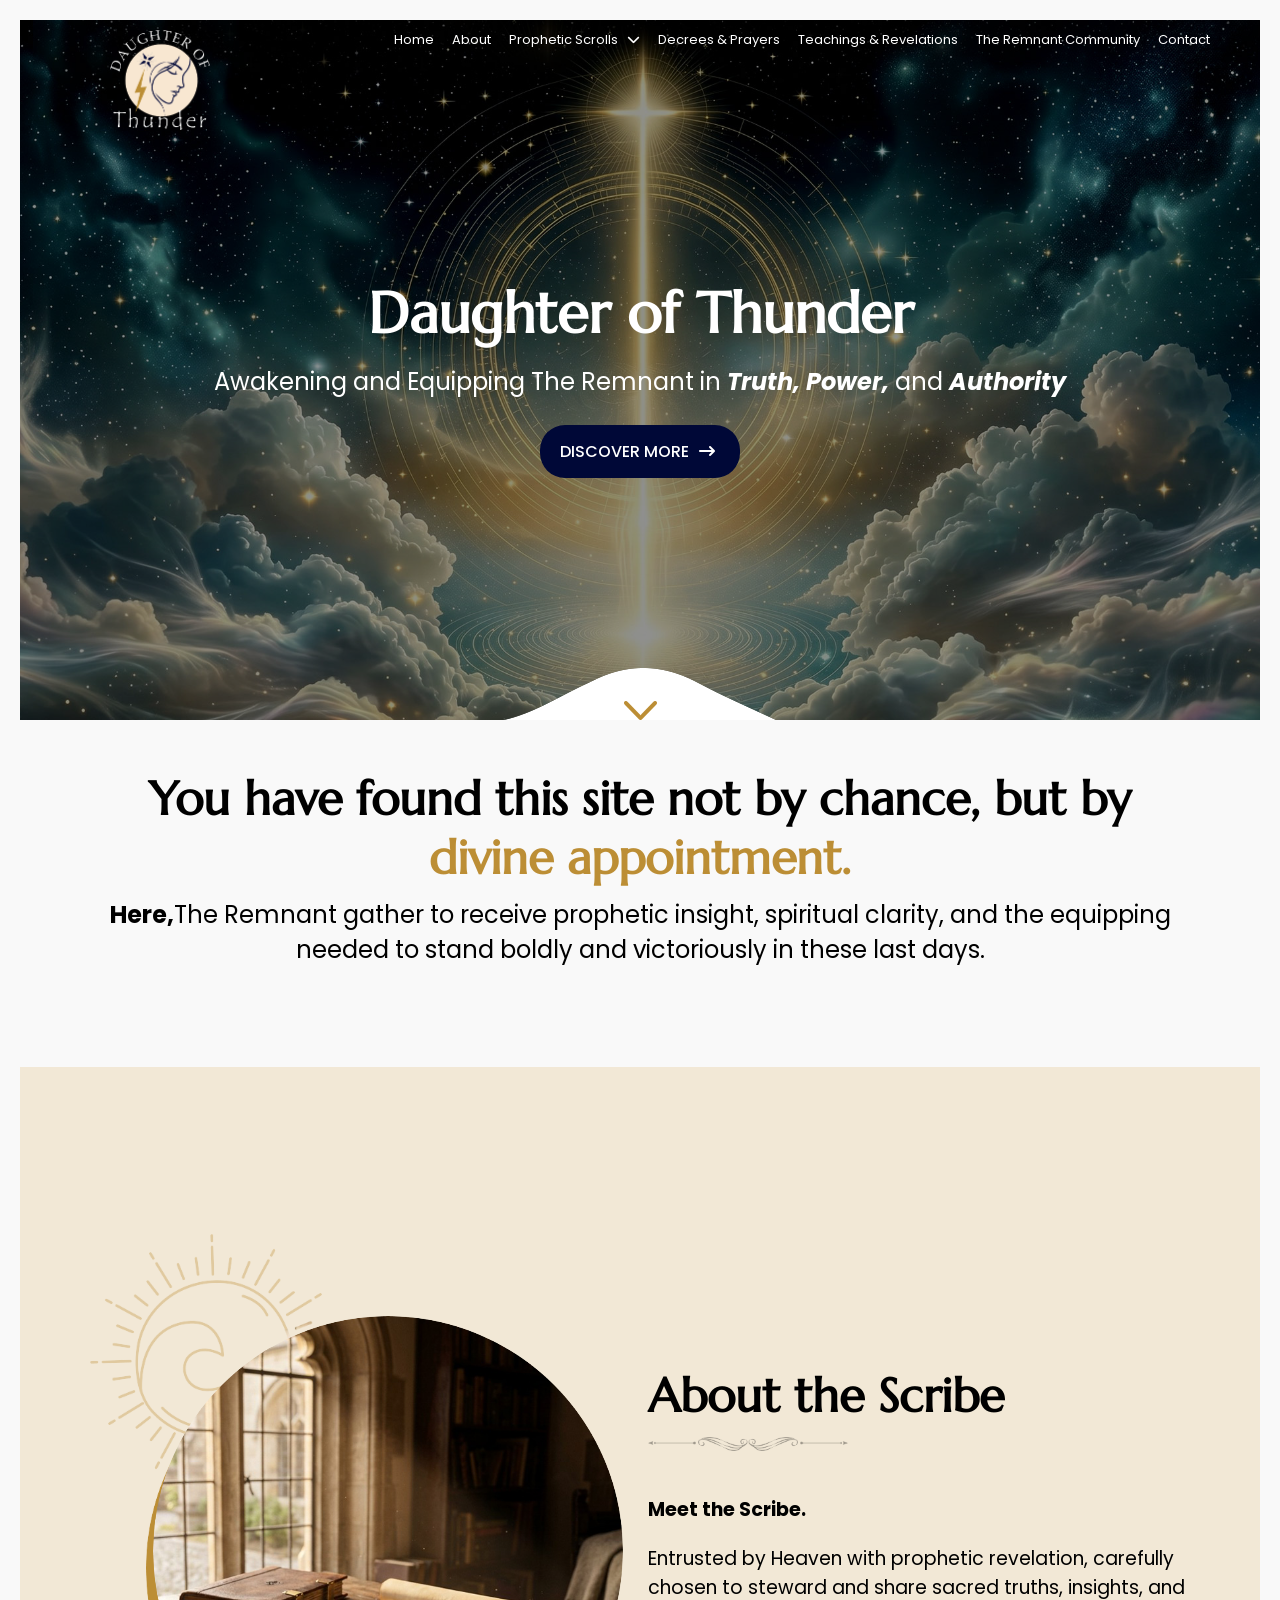
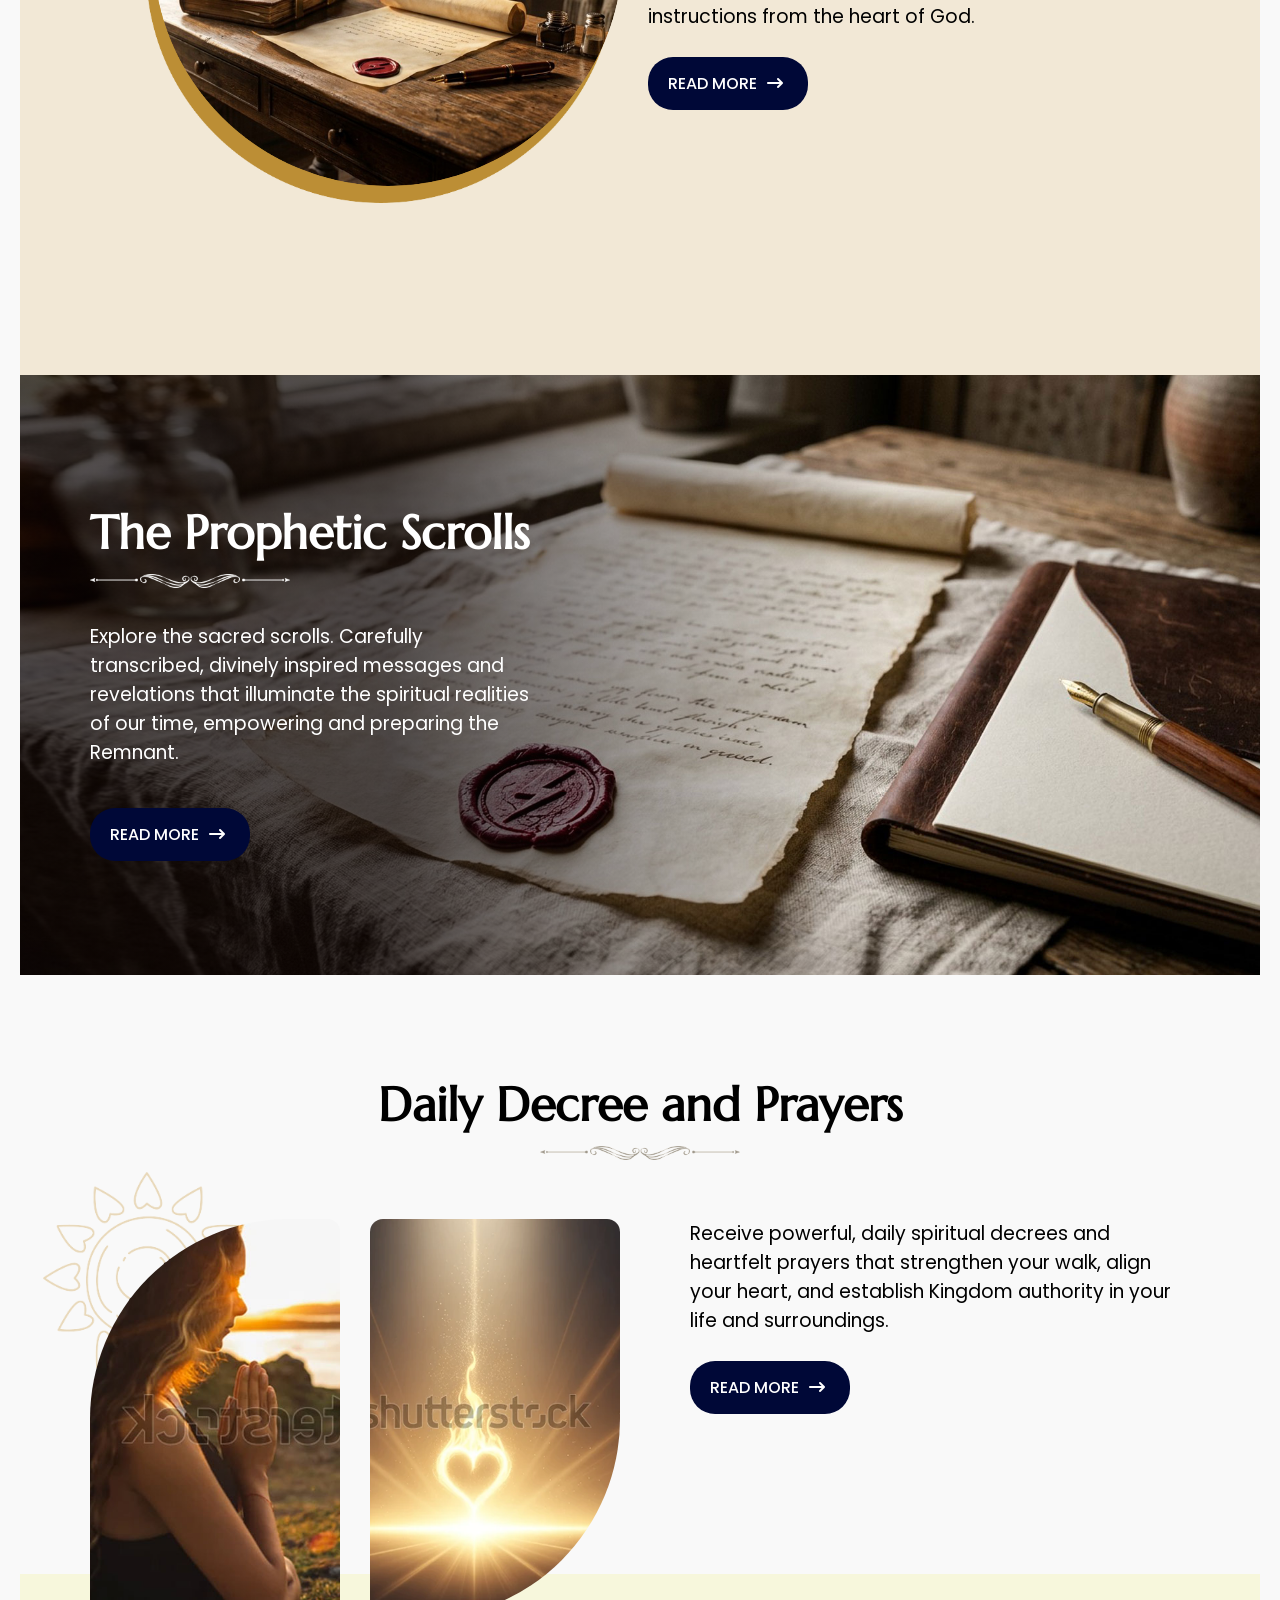
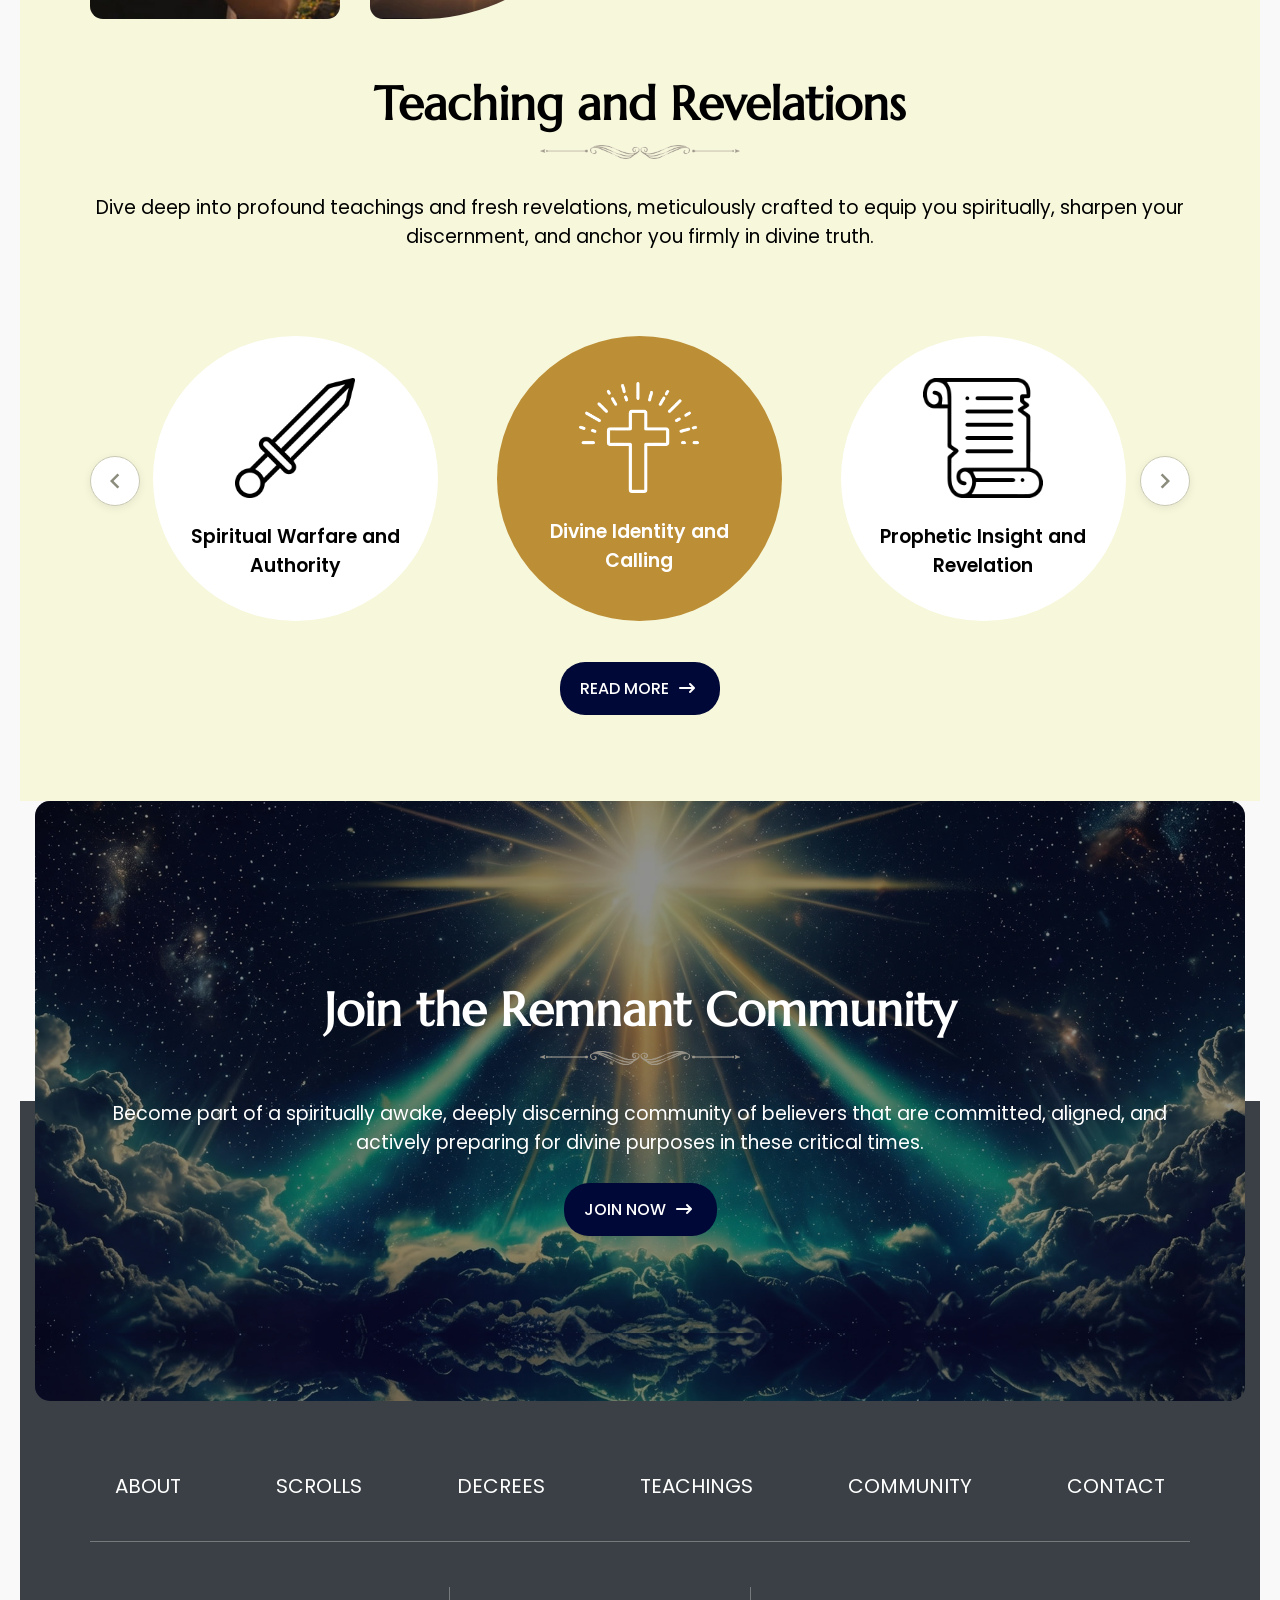
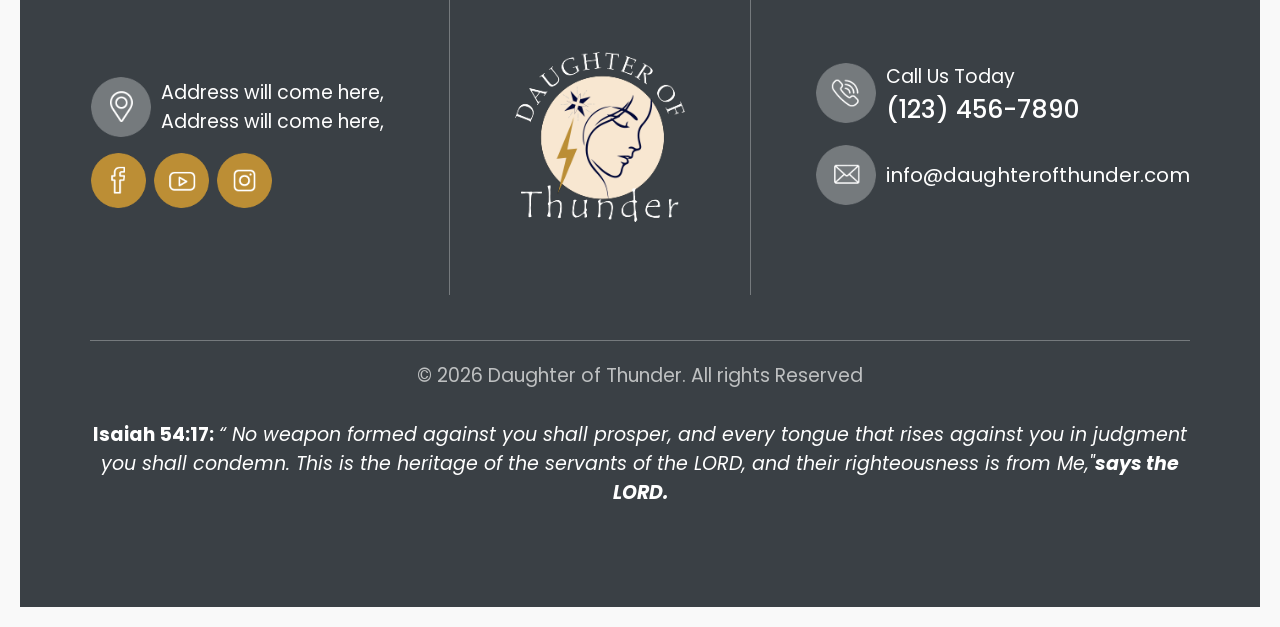
==== index.html @ 1f17c608 "Add files via upload" ====
<!DOCTYPE html>
<html lang="en">

<head>
    <meta charset="UTF-8">
    <meta name="viewport" content="width=device-width, initial-scale=1.0">
    <title>Document</title>
    <link rel="icon" type="image/png" sizes="16*16" href="image/logo-title.png">
    <!--<link rel="icon" type="image/svg+xml" sizes="squre" href="image/logo-title.png">Use this if icon is .svg-->
    <link rel="stylesheet" href="css/style.css">
    <link rel="stylesheet" href="css/responsive.css">
    <link rel="stylesheet" href="https://cdnjs.cloudflare.com/ajax/libs/font-awesome/6.7.2/css/all.min.css">
    <script src="js/script.js" defer></script>
    <script src="js/component.js" defer></script>
</head>

<body>

    <!-------------------------------------------------- Header ----------------------------------------------->

    <site-header></site-header>
    <!-- <div class="mobile">
                <nav>
                    <ul>
                    <li><a href="index.html">Home</a></li>
                    <li><a href="about.html">About</a></li>
                    <li><a href="">Prophetic Scrolls</a>
                    <ul class="extra">
                        <a href="">Proohetic Scrolls</a>
                        <a href="">Scroll Archives</a>
                    </ul>
                    </li>
                    <li><a href="">Decrees & Prayers</a></li>
                    <li><a href="">Teachings & Revelations</a></li>
                    <li><a href="">The Remnant Community</a></li>
                    <li><a href="">Contact</a></li>
                    </ul>
                </nav>
            </div>  -->

    <!-------------------------------------------------- Header ----------------------------------------------->


    <!----------------------------------------------- Daughtter ----------------------------------------------->

    <section id="daughter" class="daug-hter">
        <div class="contener">

            <h1>Daughter of Thunder</h1>
            <div class="pra">
                <p>Awakening and Equipping The Remnant in <b><i>Truth, Power,</i></b> and <b><i>Authority</i></b></p>
                <div class="btn">
                    <a href="#">DISCOVER MORE</a>
                </div>
                <div class="img-button">
                    <a href="#about"><img src="image/aero.png" href="" alt="aero"></a>
                </div>
            </div>
        </div>
    </section>

    <!----------------------------------------------- Daughtter ----------------------------------------------->


    <!---------------------------------------------- Appointment ---------------------------------------------->

    <section id="appointment" class="appoint-ment">

        <div class="contener">

            <h2>You have found this site not by chance, but by <b>divine appointment.</b></h2>
            <p><b>Here,</b>The Remnant gather to receive prophetic insight, spiritual clarity, and the equipping needed
                to stand boldly and victoriously in these last days.</p>
        </div>
    </section>

    <!---------------------------------------------- Appointment ---------------------------------------------->


    <!------------------------------------------------- About ------------------------------------------------->

    <section id="about" class="ab-out">
        <div class="contener">
            <div class="circle">
                <img src="image/about-png.png" alt="png">
                <img src="image/about-circle.png" alt="bg-circle">
                <img src="image/about-ikg.png" alt="circle-img">
            </div>
            <div class="text">
                <div class="haed">
                    <h2>About the Scribe</h2>
                    <div>
                        <img src="image/Untitled-1.png" alt="Not-IMP" class="img-common">
                    </div>
                </div>
                <div class="pra">
                    <p><b>Meet the Scribe. </b></p>
                    <p>Entrusted by Heaven with prophetic revelation, carefully chosen to steward and share sacred
                        truths, insights, and instructions from the heart of God.</p>
                    <div class="btn">
                        <a href="#">READ MORE</a>
                    </div>
                </div>
            </div>
        </div>
    </section>

    <!------------------------------------------------- About ------------------------------------------------->


    <!----------------------------------------------- Prophetic ----------------------------------------------->

    <section id="prophetic" class="pro-phetic">
        <div class="contener">
            <div>
                <h2>The Prophetic Scrolls</h2>
                <div>
                    <img src="image/Untitled-1.png" alt="Not-IMP" class="img-common">
                </div>
            </div>
            <p>Explore the sacred scrolls. Carefully transcribed,
                divinely inspired messages and revelations that
                illuminate the spiritual realities of our time,
                empowering and preparing the Remnant.</p>
            <div class="btn">
                <a href="#">READ MORE</a>
            </div>
        </div>
    </section>
    <!----------------------------------------------- Prophetic ----------------------------------------------->


    <!------------------------------------------------- Daily ------------------------------------------------->
    <section id="daily" class="da-ily">
        <div class="contener">
            <div class="header">
                <h2>Daily Decree and Prayers</h2>
                <div>
                    <img src="image/Untitled-1.png" alt="Not-IMP" class="img-common">
                </div>
            </div>
            <div class="content">
                <div class="image">
                    <img src="image/similer.png" alt="Not-IMP" class="similer">
                    <figure>
                        <img src="image/Daily.jpg" alt="image">
                        <img src="image/Daily-1.png" alt="image">
                    </figure>
                </div>
                <div class="text">
                    <p>Receive powerful, daily spiritual decrees and
                        heartfelt prayers that strengthen your walk, align your heart, and establish Kingdom authority
                        in your life and surroundings.</p>
                    <div class="btn">
                        <a href="#">READ MORE</a>
                    </div>
                </div>
            </div>
        </div>
    </section>

    <!------------------------------------------------- Daily ------------------------------------------------->


    <!------------------------------------------------ Teching ------------------------------------------------>

    <section id="teching" class="te-ching">
        <div class="rev-slider-box">
            <!-- Left Navigation Arrow -->
            <button class="rev-arrow rev-prev" aria-label="Previous slide" id="revPrevBtn">
                <svg viewBox="0 0 24 24">
                    <path d="M15.41 7.41L14 6l-6 6 6 6 1.41-1.41L10.83 12z" />
                </svg>
            </button>

            <div class="contener">
                <div class="text">
                    <div>
                        <h2>Teaching and Revelations</h2>
                        <figure>
                            <img src="image/Untitled-1.png" alt="Not-IMP" class="img-common">
                        </figure>
                    </div>
                    <p>Dive deep into profound teachings and fresh revelations, meticulously crafted to equip you
                        spiritually, sharpen your discernment, and anchor you firmly in divine truth.</p>
                </div>

                <div class="slider-wrapper">
                    <div class="slider" id="revTrack">
                        <div class="rev-item">
                            <div class="circle">
                                <figure><img src="image/sward.png" alt="icon"></figure>
                                <p>Spiritual Warfare and Authority</p>
                            </div>
                        </div>
                        <div class="rev-item">
                            <div class="circle">
                                <figure><img src="image/cross.png" alt="icon"></figure>
                                <p>Divine Identity and Calling</p>
                            </div>
                        </div>
                        <div class="rev-item">
                            <div class="circle">
                                <figure><img src="image/map.png" alt="icon"></figure>
                                <p>Prophetic Insight and Revelation</p>
                            </div>
                        </div>
                    </div>
                </div>
                <div class="btn">
                    <a href="#">READ MORE</a>
                </div>
            </div>

            <!-- Right Navigation Arrow -->
            <button class="rev-arrow rev-next" aria-label="Next slide" id="revNextBtn">
                <svg viewBox="0 0 24 24">
                    <path d="M10 6L8.59 7.41 13.17 12l-4.58 4.59L10 18l6-6z" />
                </svg>
            </button>
        </div>
    </section>

    <!------------------------------------------------ Teching ------------------------------------------------>


    <!-------------------------------------------------- Join ------------------------------------------------->

    <section id="join" class="jo-in">
        <div id="bg-image">
            <div class="contener">
                <div class="header">
                    <h2>Join the Remnant Community</h2>
                    <figure>
                        <img src="image/Untitled-1.png" alt="Not-IMP" class="img-common">
                    </figure>
                </div>
                <div>
                    <p>Become part of a spiritually awake, deeply discerning community of believers that are committed,
                        aligned, and actively preparing for divine purposes in these critical times.</p>
                    <div class="btn">
                        <a href="#">JOIN NOW</a>
                    </div>
                </div>
            </div>
        </div>
    </section>

    <!-------------------------------------------------- Join ------------------------------------------------->


    <!------------------------------------------------ Footer ------------------------------------------------>

    <site-footer></site-footer>

    <!------------------------------------------------ Footer ------------------------------------------------>

</body>

</html>
---- css/style.css ----
@import url('https://fonts.googleapis.com/css2?family=Marcellus&display=swap');
@import url('https://fonts.googleapis.com/css2?family=Poppins:ital,wght@0,100;0,200;0,300;0,400;0,500;0,600;0,700;0,800;0,900;1,100;1,200;1,300;1,400;1,500;1,600;1,700;1,800;1,900&display=swap');

* {
    padding: 0px;
    margin: 0px;
    box-sizing: border-box;
}

html,
body {
    overflow-x: clip;
}

:root {
    --rev-wh-color: #fff;
    --rev-bl-color: #000;
    --rev-a-bg: #000837;
    --rev-bg-sec-2: #f2e8d6;
    --rev-bg-sec-4: #f7f7dc;
    --rev-foo-ter: #3a4045;
    --text-color-y: #bc8e35;
    --text-color-p: #181818;
    --bg-color-tech: #f7f7dc;
    --bg-arrow-hover: #f8e7d1;
    --color-bt-foter: #bec0c1;
    --color-ft-border: #757a7d;
    --fontawesome-family6: "Font Awesome 6 Free";
    --heading-font-mar: "Marcellus", serif;
    --p-font-poppins: "Poppins", sans-serif
}

h1,
h2,
h3,
h4,
h5,
h6 {

    font-family: var(--heading-font-mar);
}

h1 {
    font-size: 57px;
}

h2 {
    font-size: 47px;
}

p {
    font-family: var(--p-font-poppins);
    font-size: 19px;
}

img {
    width: 100%;
}

.contener {
    width: 100%;
    max-width: 1100px;
    justify-content: center;
    align-items: center;
}

a {
    text-decoration: none;
    font-family: var(--p-font-poppins);
    color: var(--rev-wh-color);
    font-size: 20px;
}

li {
    list-style: none;
}

.btn {
    margin-top: 40px;
}

.btn a {
    background-color: var(--rev-a-bg);
    color: var(--rev-wh-color);
    padding: 15px 20px;
    border-radius: 25px;
    font-family: var(--p-font-poppins);
    font-size: 16px;
    font-weight: 500;
}

.btn a::after {
    content: "\f178";
    font-weight: 800;
    font-family: var(--fontawesome-family6);
    padding: 15px 5px 15px 10px;
}

.img-common {
    padding-top: 12px;
    max-width: 200px;
}

/* -------------------------------------------------- Header ----------------------------------------------- */
.nav-bar {
    display: flex;
    justify-content: center;
    background-color: transparent;

    width: 100%;
    padding: 10px 15px;
    flex-wrap: wrap;
    position: absolute;
    z-index: 100;
}

.nav-bar .contener {
    display: flex;
    justify-content: space-between;
    align-items: flex-start;
}

.nav-bar .contener div:first-child img {
    max-width: 100px;
}

.nav-bar .moniter nav ul:first-child {
    display: flex;
    column-gap: 18px;

}

.nav-bar .moniter nav ul li a {
    font-size: 13px;
}

.nav-bar nav ul li:nth-child(3)::after {
    content: "\f078";
    font-weight: 900;
    padding-left: 5px;
    font-family: "Font Awesome 6 Free";
    font-size: 13px;
    color: var(--rev-wh-color);
    cursor: pointer;
}

.nav-bar nav ul li:nth-child(3) {
    position: relative;
}

.nav-bar nav .extra {
    display: none;
}

.nav-bar nav ul li:nth-child(3):hover .extra {
    position: absolute;
    width: 200px;
    top: 30px;
    row-gap: 1px;
    left: -12px;
    display: flex;
    flex-direction: column;
}

.nav-bar nav .extra a {
    padding: 12px 25px;
    color: var(--rev-bl-color);
    background-color: var(--rev-wh-color);
}

.nav-bar .mobile {
    display: none;
}

.nav-bar .mobile nav ul li {
    padding: 20px 15px;
    border-bottom: 1px solid var(--rev-wh-color);
}

.nav-bar .mobile nav li:nth-child(3):hover .extra {
    max-width: 250px;
    top: 72px;
    left: 12px;
}

.nav-bar .mobile nav .extra a {
    padding: 12px 15px;
}

.nav-bar nav ul li a:hover {
    color: var(--text-color-y);
}

/* -------------------------------------------------- Header ----------------------------------------------- */





/* ------------------------------------------------- Footer ------------------------------------------------ */

#footer {
    display: flex;
    justify-content: center;
    background-color: var(--rev-foo-ter);
    color: var(--rev-wh-color);
    padding: 350px 15px 100px;
    margin-top: -300px;
}

#footer .contener {
    display: flex;
    flex-direction: column;
    row-gap: 20px;
}

#footer .anker ul {
    display: flex;
    flex-wrap: wrap;
    justify-content: center;
    column-gap: 95px;
    padding: 20px 0px;


}

#footer .anker ul li:hover a {
    color: var(--text-color-y);
}

#footer .content {
    display: flex;
    justify-content: center;
    align-items: center;
    width: 100%;
    column-gap: 20px;
    border-top: 1px solid var(--color-ft-border);
    border-bottom: 1px solid var(--color-ft-border);
}

#footer .first .location {
    display: flex;
    align-items: center;
    column-gap: 10px;
    margin: 10px 0px 16px;

}

#footer .first .location img {
    max-width: 60px;
}

#footer .first .media {
    display: flex;
    column-gap: 8px;
}

#footer .first .media img {
    max-width: 55px;
}

#footer .middle {
    margin: 45px;
    padding: 65px;
    border-left: 1px solid var(--color-ft-border);
    border-right: 1px solid var(--color-ft-border);
}

#footer .middle img {
    max-width: 170px;
}

#footer .last img {
    max-width: 60px;

}

#footer .last .fst,
#footer .last .lst {
    display: flex;
    align-items: center;
    column-gap: 10px;
    margin-bottom: 16px;
}

#footer .last .fst a {
    font-weight: 500;
    font-size: 25px;
}

#footer .last .lst a {
    word-wrap: anywhere;
}

#footer .bottom {
    text-align: center;
}

#footer .bottom p:first-child {
    margin-bottom: 30px;
}

#footer .bottom p:first-child {
    color: var(--color-bt-foter);
}

/* ------------------------------------------------- Footer ------------------------------------------------ */






/* -------------------------------------------------- Home -------------------------------------------------- */
/* ---------------------------------------------- Daughtter ---------------------------------------------- */

#daughter {
    background-image: url('../image/top-img.jpg');
}

.daug-hter {
    display: flex;
    justify-content: center;

    background-size: cover;
    background-position: center top;
    width: 100%;
    object-fit: cover;
    height: 95vh;
    position: relative;


}

.daug-hter::after {
    content: "";
    position: absolute;

    top: 0;
    left: 0;
    width: 100%;
    height: 100%;
    background-color: rgba(0, 0, 0, 44%);
}

.daug-hter .contener {
    color: var(--rev-wh-color);
    display: flex;
    flex-direction: column;
    text-align: center;
    row-gap: 15px;
    padding: 0px 15px;
    position: relative;
    z-index: 1;
}

.daug-hter .contener .pra {
    display: flex;
    flex-direction: column;
    align-items: center;
}

.daug-hter .contener p {
    font-size: 24px;
}

.daug-hter .img-button {
    line-height: 0;
    position: absolute;
    bottom: 0;
    z-index: 99;

}

/* ---------------------------------------------- Daughtter ---------------------------------------------- */

/* -------------------------------------------- Appointment ---------------------------------------------- */

.appoint-ment {
    display: flex;
    flex-direction: column;
    justify-content: center;
    align-items: center;
    position: relative;
    width: 100%;
    margin-top: -51px;
}

.appoint-ment .contener {
    display: flex;
    flex-direction: column;
    text-align: center;
    padding: 100px 15px;
    row-gap: 10px;

}

.appoint-ment .contener h2 b {
    color: var(--text-color-y);
}

.appoint-ment .contener p {
    font-size: 24px;
}



/* --------------------------------------------- Appointment ----------------------------------------------- */


/* ------------------------------------------------ About -------------------------------------------------- */

.ab-out {
    display: flex;
    justify-content: center;
    width: 100%;
    padding: 100px 15px 80px;
    background-color: var(--rev-bg-sec-2);
    position: relative;
}

.ab-out .contener {
    display: flex;
    column-gap: 15px;
}

.ab-out .contener .circle {
    width: 50%;
    position: relative;
}

.ab-out .contener .circle img {
    max-width: 470px;
}

.ab-out .contener .circle img:first-child {
    max-width: 250px;
    position: relative;
    top: 67px;
}

.ab-out .contener .circle img:nth-child(2) {
    position: relative;
    top: -88px;
    left: 56px;
}

.ab-out .contener .circle img:last-child {
    position: absolute;
    left: 63px;
    top: 149px;
        border-radius: 50%;
    aspect-ratio: 1 / 1;

}

.ab-out .contener .text {
    width: 50%;
    display: flex;
    flex-direction: column;
    row-gap: 40px;
}

.ab-out .contener .text p:first-child {
    margin-bottom: 20px;
}


/* ------------------------------------------------ About -------------------------------------------------- */


/* ---------------------------------------------- Prophetic ------------------------------------------------ */

#prophetic {
    background-image: url('../image/prophetic.jpg');
}

.pro-phetic {
    display: flex;
    justify-content: center;
    padding: 100px 15px;
    height: 85vh;
    width: 100%;

    background-size: cover;
    background-position: center;
    position: relative;
    z-index: 55;
}

#prophetic::before {
    content: " ";
    background-color: #090202;
    background: linear-gradient(90deg, rgba(9, 2, 2, 0.7) 30%, rgb(254, 255, 253, 0) 70%);
    background-position: left;
    position: absolute;
    top: 0;
    left: 0;
    width: 100%;
    height: 100%;

}

.pro-phetic .contener {
    display: flex;
    flex-direction: column;
    align-items: flex-start;
    row-gap: 15px;
    color: var(--rev-wh-color);
    position: relative;
    z-index: 55;

}

.pro-phetic .contener img {
    filter: brightness(0) invert(1);
}

.pro-phetic .contener p {
    margin-top: 15px;
    width: 440px;
}

/* ---------------------------------------------- Prophetic ------------------------------------------------ */


/* ------------------------------------------------- Daily ------------------------------------------------- */

.da-ily {
    display: flex;
    justify-content: center;
    padding: 100px 15px;
}

.da-ily .contener {
    text-align: center;
}


.da-ily .content {
    display: flex;
    width: 100%;
    padding-top: 55px;
    column-gap: 100px;
}

.da-ily .image {
    width: 50%;
    position: relative;

}

.da-ily .image .similer {
    max-width: 210px;
    position: absolute;
    top: -47px;
    left: -47px;

}

.da-ily figure {
    width: 50%;
    height: auto;
    min-height: 400px;
    display: flex;
    column-gap: 30px;
    position: relative;
}

.da-ily .image figure img:first-child {
    object-position: 26% center;
    border-radius: 200px 13px 13px;
    object-fit: cover;
}

.da-ily .image figure img:last-child {
    object-position: 65% center;
    border-radius: 13px 13px 200px;
    object-fit: cover;
}

.da-ily .text {
    width: 50%;
    text-align: left;
}


/* ------------------------------------------------- Daily ------------------------------------------------- */



/* ----------------------------------------------- Teching ------------------------------------------------- */

.te-ching {
    display: flex;
    justify-content: center;
    align-items: center;
    background-color: var(--bg-color-tech);
    padding: 100px 15px;
    margin-top: -145px;
}

.te-ching .contener {
    display: flex;
    flex-direction: column;
    row-gap: 45px;
    width: 100%;
}

.te-ching .text {
    text-align: center;
}

.te-ching .text p {
    padding-top: 30px;
}

/* Wrapper to clip overflow properly for infinite loop */
.slider-wrapper {
    width: 100%;
    max-width: 1010px;
    overflow: hidden;
    position: relative;
}

.te-ching .slider {
    display: flex;
    column-gap: 24px;
    width: max-content;
    will-change: transform;
}

/* Slider Container Component */
.rev-slider-box {
    position: relative;
    display: flex;
    align-items: center;
    justify-content: center;
    cursor: grab;
    user-select: none;
}

.rev-slider-box.rev-is-grabbing {
    cursor: grabbing;
}

.rev-arrow {
    position: absolute;
    top: 65%;
    transform: translateY(-50%);
    width: 50px;
    height: 50px;
    border: 1px solid #c9c9b3;
    border-radius: 50%;
    cursor: pointer;
    display: flex;
    justify-content: center;
    align-items: center;
    box-shadow: 0 2px 8px rgba(0, 0, 0, 0.08);
    z-index: 10;
    background-color: var(--rev-wh-color);
    transition: background-color 0.2s ease;
}

.rev-arrow:hover {
    background-color: var(--bg-arrow-hover);
}

.rev-arrow svg {
    width: 30px;
    height: 30px;
    fill: #8c8c7d;
}

.rev-arrow.rev-prev {
    left: 0px;
}

.rev-arrow.rev-next {
    right: 0px;
}

.rev-item {
    position: relative;
    text-align: center;
    margin-top: 40px;
    width: 320px;
    flex-shrink: 0;
    box-sizing: border-box;
}

.rev-item * {
    pointer-events: none;
}

.te-ching .circle {
    text-align: center;
    display: flex;
    flex-direction: column;
    justify-content: center;
    align-items: center;
    background-color: var(--rev-wh-color);
    border-radius: 50%;
    width: 100%;
    max-width: 285px;
    padding: 30px;
    aspect-ratio: 1/1;
    margin: 0 auto;
    transition: background-color 0.4s ease, color 0.4s ease;
}

.te-ching .circle:hover {
    background-color: var(--text-color-y);
    color: var(--rev-wh-color);
}

/* Active Center Highlight Style (matches your design image) */
.te-ching .rev-item.rev-center-active .circle {
    background-color: var(--text-color-y);
    color: var(--rev-wh-color);
}

.te-ching .circle img {
    max-width: 120px;
    margin-bottom: 20px;
    transition: filter 0.4s ease;
}

.te-ching .circle p {
    font-weight: 600;
}

.te-ching .circle:hover img,
.te-ching .rev-item.rev-center-active .circle img {
    filter: brightness(0) invert(1);
}

.te-ching .btn {
    margin-top: 10px;
}

/* ----------------------------------------------- Teching ------------------------------------------------- */


/* -------------------------------------------------- Join ------------------------------------------------- */

#jion {
    background-color: var(--bg-color-tech);
}

.jo-in {
    display: flex;
    justify-content: center;
    padding: 0px 15px;
}

#bg-image {
    display: flex;
    justify-content: center;
    background-image: url('../image/join.jpg');
    background-size: cover;
    background-position: bottom center;
    height: 90vh;
    width: 100%;
    position: relative;

    border-radius: 15px;
}

#bg-image::before {
    content: "";
    position: absolute;
    top: 0;
    left: 0;
    width: 100%;
    height: 100%;
    background-color: rgba(0, 0, 0, 44%);
    border-radius: 15px;
}

.jo-in .contener {
    padding: 20px 15px;
    display: flex;
    flex-direction: column;
    row-gap: 30px;
    text-align: center;
    color: var(--rev-wh-color);
    position: relative;
    z-index: 5;
}

/* -------------------------------------------------- Join ------------------------------------------------- */



/* -------------------------------------------------- Home -------------------------------------------------- */



/* ----------------------------------------------- About-Us ------------------------------------------------ */
/* ------------------------------------------------ Scribe ----------------------------------------------- */

#about-us {
    background-image: url('../image/top-img.jpg');
}

/* ------------------------------------------------ Scribe ----------------------------------------------- */


/* ------------------------------------------------ Divine ----------------------------------------------- */
#divine {
    background-color: var(--rev-wh-color);
}

/* ------------------------------------------------ Divine ----------------------------------------------- */


/* ----------------------------------------------- Journey ---------------------------------------------- */
.jour-ney {
    display: flex;
    justify-content: center;
    align-items: center;
    padding: 100px 15px;
    background-color: var(--rev-bg-sec-2);
}

.jour-ney .contener {
    display: flex;
    flex-direction: column;
    row-gap: 25px;
}

.jour-ney .contener div:first-child div {
    text-align: center;
}

.jour-ney .contener .text {
    display: flex;
    align-items: center;
    column-gap: 20px;
}

.jour-ney .contener .text p {
    width: 50%;
}

.jour-ney .contener .text div {
    width: 50%;
    border-radius: 0px 200px;
}

.jour-ney .contener .text div img {
    border-radius: 5px 200px;
}

/* ----------------------------------------------- Journey ---------------------------------------------- */


/* --------------------------------------------- Stewardship --------------------------------------------- */

#stewardship {
    background-image: url('../image/scrolls.jpg');
    padding: 80px 15px 130px;
    z-index: 99;
    position: relative;
}

#stewardship::before {
    content: " ";
    background-color: #000000;
    background: linear-gradient(0deg, rgba(255, 255, 255, 0) 20%, rgba(0, 0, 0, 0.7) 60%);
    background-position: top;
    position: absolute;
    top: 0;
    left: 0;
    width: 100%;
    height: 100%;

}

#stewardship .contener {
    text-align: center;
    align-items: center;
    justify-content: flex-start;
}

#stewardship .contener p {
    width: 100%;
}

/* --------------------------------------------- Stewardship --------------------------------------------- */


/* ----------------------------------------------- Mission ----------------------------------------------- */

#mission {
    background-color: var(--rev-wh-color);
}

/* ----------------------------------------------- Mission ----------------------------------------------- */


/* ----------------------------------------------- May-you ----------------------------------------------- */

#bg-1-image {
    display: flex;
    justify-content: center;
    background-image: url('../image/befor-footer.png');
    background-position: top;
    background-size: cover;
    height: 80vh;
    width: 100%;
    border-radius: 15px;
    position: relative;
    z-index: 99;
}

#bg-1-image::before {
    content: " ";
    background-color: #000000;
    background: linear-gradient(0deg, rgba(0, 0, 0, 0.5) 25%, rgba(255, 255, 255, 0) 100%);
    background-position: top;
    position: absolute;
    top: 0;
    left: 0;
    width: 100%;
    height: 100%;
    border-radius: 15px;
}

/* ----------------------------------------------- May-you ----------------------------------------------- */
/* ----------------------------------------------- About-Us -----------------------------=------------------ */




/* ------------------------------------------- Prophetic-Scrolls -------------------------------------------- */

/* ----------------------------------------------- scroll ----------------------------------------------- */

#pro-scroll {
    background-image: url('../image/top-img.jpg');
}

/* ----------------------------------------------- scroll ----------------------------------------------- */

/* --------------------------------------------- Pro-Abour --------------------------------------------- */

#pro-about {
    background-color: var(--text-color-y);
}

#pro-about .contener {
    color: var(--rev-wh-color);
}

#pro-about .contener .circle-1 {
    width: 50%;
    position: relative;
}

#pro-about .contener .circle-1 img:first-child {
    max-width: 250px;
    position: relative;
    top: 67px;
}

#pro-about .contener .circle-1 img:last-child {
    border-radius: 145px 0px;
    position: relative;
    width: 85%;
    top: -88px;
    left: 56px;
}

#pro-about .contener .text img {
    filter: brightness(0) invert(1);
}

/* --------------------------------------------- Pro-Abour --------------------------------------------- */

/* --------------------------------------------- Unmasking --------------------------------------------- */

#unmasking {
    background-color: var(--rev-wh-color);
}

#unmasking .contener {
    flex-direction: column;
}

#unmasking .content {
    display: flex;
    justify-content: center;
    align-items: center;
    column-gap: 15px;
}

#unmasking .btn{
    margin-top: 0px;
}

/* ---------------------------------------------- Unmasking ---------------------------------------------- */


/* ----------------------------------------------- Archives ----------------------------------------------- */

.ar-chive{
    display: flex;
    justify-content: center;
    align-items: center;
    padding: 100px 15px;
    background-color: var(--bg-arrow-hover);
}
.ar-chive .contener{
    display: flex;
    flex-direction: column;
    row-gap: 15px;

}
.ar-chive .ar-head{
    text-align: center;
    margin-bottom: 60px;
}
.ar-chive .ar-head img{
    filter: brightness(0) invert(0);
}
.ar-chive .box{
    display: flex;
    align-items: center;
    padding: 20px 20px;
    border-radius: 135px 10px 10px;
    column-gap: 30px;
    background-color: var(--rev-wh-color);
}
#box-right{
    border-radius: 10px 135px 10px 10px;
}
.ar-chive .first{
    border-radius: 50%;
    aspect-ratio: 1 / 1;
}
.ar-chive .first img{
    border-radius: 50%;
    aspect-ratio: 1 / 1;
}
.ar-chive .heading{
    display: flex;
    column-gap: 20px;
}
.ar-chive .heading img{
    max-width: 60px;
}
.ar-chive .heading p:first-child{
    color: var(--text-color-y);
    margin-bottom: 10px;
}
.ar-chive .heading p:last-child{
    font-weight: 600;
    margin-bottom: 30px;
}

/* ----------------------------------------------- Archives ----------------------------------------------- */

/* ----------------------------------------------- Reciving ----------------------------------------------- */

#reciving{
    background-image: url('../image/pg-3-instruction.jpg');
}
#reciving::before{
    content: " ";
    background-color:  #090202;
    background: linear-gradient(90deg, rgba(9, 2, 2, 0.8) 30%, rgb(254, 255, 253, 0) 70%);
    background-position: left;
    position: absolute;
    top: 0;
    left: 0;
    width: 100%;
    height: 100%;
}

/* ----------------------------------------------- Reciving ----------------------------------------------- */


/* ----------------------------------------------- Downloade ----------------------------------------------- */

.down-loade{
    display: flex;
    justify-content: center;
    align-items: center;
    padding: 100px 15px;
}
.down-loade .contener{
    display: flex;
    flex-direction: column;
    row-gap: 20px;
}

/* ----------------------------------------------- Downloade ----------------------------------------------- */


/* --------------------------------------------------- May-these-------------------------------------------- */

#may-these{
    background-color: var(--rev-wh-color);
}

#bg-2-image{
    display: flex;
    justify-content: center;
    background-image: url('../image/pg-3-be-footer.jpg');
    background-position: top;
    background-size: cover;
    height: 80vh;
    width: 100%;
    border-radius: 15px;
    position: relative;
    z-index: 99;
    
}
#bg-2-image::before{
    content: " ";
    background-color: #000000;
    background: linear-gradient(0deg, rgba(0, 0, 0, 0.5) 25%, rgba(255, 255, 255, 0) 100%);
    background-position: top;
    position: absolute;
    top: 0;
    left: 0;
    width: 100%;
    height: 100%;
    border-radius: 15px;
}

/* --------------------------------------------------- May-these-------------------------------------------- */
/* ------------------------------------------ Prophetic-Scrolls ------------------------------------------- */




/* ------------------------------------------ Decrees and prayers ----------------------------------------- */
/* ---------------------------------------------- Decrees ---------------------------------------------- */

#decrees{
    background-image: url('../image/pg-4-top.jpg');
}

#decrees::after{
        background-color: rgba(0, 0, 0, 0%);

}

/* ---------------------------------------------- Decrees ---------------------------------------------- */


/* ---------------------------------------------- Authority ---------------------------------------------- */

#authority{
    background-color: var(--rev-wh-color);
}
#authority .contener{
    flex-direction: column;
}
#authority .head{
    text-align: center;
}
#authority .contener .content{
    display: flex;
    align-items: center;
    column-gap: 15px;
}
*{
    padding: 0px;
    margin: 0px;
    box-sizing: border-box;
}
body {
    font-family: Arial, sans-serif;
    background-color: #f9f9f9;
    padding: 20px;
}

#authority .container {
    width: 50%;
    margin: 0 auto;
    background: #fff;
    padding: 20px;
    border-radius: 8px;
}

#authority .text {
    border-bottom: 1px solid #e0e0e0;
    padding: 15px 0;
}

#authority .accordion-header {
    display: flex;
    justify-content: space-between;
    align-items: center;
    cursor: pointer;
    font-size: 20px;
    font-weight: bold;
}

#authority .accordion-header.active {
    color: #b8973b; /* Gold/Brown shade from image */
}

#authority .accordion-header.inactive {
    color: #000;
}

#authority .arrow {
    font-size: 18px;
    transition: transform 0.3s ease;
}

#authority .pra {
    max-height: 0;
    overflow: hidden;
    transition: max-height 0.3s ease, padding 0.3s ease;
    padding: 0 0;
}

#authority .pra.open {
    max-height: 300px;
    padding-top: 15px;
}

#authority .pra p {
    margin: 0;
    color: #333;
    line-height: 1.6;
    font-size: 16px;
}

/* ---------------------------------------------- Authority ---------------------------------------------- */
/* ------------------------------------------ Decrees and prayers ----------------------------------------- */
---- css/responsive.css ----
/* Laptop */
@media(max-width:1440px) {
    /* --------------------------------------------- Daughtter ---------------------------------------------- */

    .daug-hter {
        height: auto;
        min-height: 700px;
    }

    /* --------------------------------------------- Daughtter ---------------------------------------------- */


    /* -------------------------------------------- Prophetic ---------------------------------------------- */

    .pro-phetic {
        height: auto;
        min-height: 600px;
    }

    /* -------------------------------------------- Prophetic ---------------------------------------------- */


    /* ------------------------------------------------ Join ----------------------------------------------- */

    #bg-image {
        height: auto;
        min-height: 600px;
    }

    /* ------------------------------------------------ Join ----------------------------------------------- */


    /* ------------------------------------------ May-you/may-these ----------------------------------------- */

    #bg-1-image, #bg-2-image {
        height: auto;
        min-height: 400px;
    }

    /* ------------------------------------------ May-you/may-these ----------------------------------------- */

}


@media(max-width:1280px) {}


@media(max-width:1199px) {

    /* ---------------------------------------------- About ------------------------------------------------ */

    .ab-out .contener .circle {
        margin-right: 88px;
    }

    /* ---------------------------------------------- About ------------------------------------------------ */


    /* ----------------------------------------------- Daily ----------------------------------------------- */

    .da-ily .content {
        column-gap: 35px;
    }

    .da-ily figure {
        column-gap: 12px;
    }

    /* ----------------------------------------------- Daily ----------------------------------------------- */


    /* --------------------------------------------- Teching ----------------------------------------------- */

    .te-ching .circle {
        max-width: 285px;
        padding: 36px;

    }

    /* --------------------------------------------- Teching ----------------------------------------------- */


    /* ----------------------------------------------- Footer ---------------------------------------------- */

    #footer .middle {
        margin: 20px;
        padding: 40px;
    }

    /* ----------------------------------------------- Footer ---------------------------------------------- */
}


/* Tablet */
@media(max-width:1024px) {

    h2,
    h3,
    h4,
    h5,
    h6 {
        font-size: 40px;
    }

    /* ------------------------------------------------ Header --------------------------------------------- */
    s .nav-bar {
        padding: 0px;
    }

    .nav-bar .contener {
        display: block;
    }

    .nav-bar .moniter {
        display: none;
    }

    .nav-bar .mobile {
        display: block;
    }

    .nav-bar .contener div:first-child img {
        padding: 20px 15px;
        max-width: 135px;
    }

    .nav-bar .mobile nav ul li {
        padding: 20px 15px;
    }

    /* ------------------------------------------------ Header --------------------------------------------- */


    /* --------------------------------------------- Daughtter ---------------------------------------------- */

    .daug-hter {
        min-height: 650px
    }

    /* --------------------------------------------- Daughtter --------------------------------------------- */


    /* --------------------------------------------- Teching ----------------------------------------------- */

    .slider-wrapper {
        max-width: 662px;
    }

    .te-ching .rev-item.rev-center-active .circle {
        background-color: var(--rev-wh-color);
        color: var(--rev-bl-color);
    }

    .te-ching .rev-item.rev-center-active .circle img {
        filter: brightness(0) invert(0);
    }

    /* --------------------------------------------- Teching ----------------------------------------------- */


    /* ----------------------------------------------- Footer ---------------------------------------------- */

    #footer .content {
        flex-direction: column;
        padding: 30px 0px;
    }

    #footer .middle {
        border: none;
    }

    /* ----------------------------------------------- Footer ---------------------------------------------- */

}


@media(max-width:991px) {
    p {
        font-size: 16px;
    }

    /* ---------------------------------------------- About ------------------------------------------------ */

    .ab-out .contener .text {
        row-gap: 25px;
    }

    .ab-out .contener .text p:first-child {
        margin-bottom: 15px;
    }

    .ab-out .contener .text p {
        margin-bottom: 35px;
    }

    /* ---------------------------------------------- About ------------------------------------------------ */

    /* --------------------------------------------- About-Us ----------------------------------------------- */

    /* ----------------------------------------------- Journey ---------------------------------------------- */

    .jour-ney .contener .text div img {
        border-radius: 5px 125px;
    }

    /* ----------------------------------------------- Journey ---------------------------------------------- */

    /* -------------------------------------------- About-Us ----------------------------------------------- */



 /* ------------------------------------------- Prophetic-Scrolls ------------------------------------------- */
    /* ---------------------------------------------- Archives ---------------------------------------------- */

    .ar-chive .box {
        border-top-left-radius: 115px;
    }

    #box-right{
    border-top-right-radius: 115px;
}
    /* ---------------------------------------------- Archives ---------------------------------------------- */
 /* ------------------------------------------- Prophetic-Scrolls ------------------------------------------- */

}


/* Mobile */
@media(max-width:768px) {
    h1 {
        font-size: 45px;
    }

    /* --------------------------------------------- Daughtter ---------------------------------------------- */

    .daug-hter {
        min-height: 550px
    }

    /* --------------------------------------------- Daughtter --------------------------------------------- */

    .daug-hter .contener p,
    .appoint-ment .contener p {
        font-size: 16px;
    }

    /* ------------------------------------------- Appointment ---------------------------------------------- */

    .appoint-ment h2 {
        font-size: 25px;
    }

    .appoint-ment {
        margin-top: -38px;
    }

    .appoint-ment img {
        width: 200px;
    }

    .appoint-ment .contener {
        padding: 60px 15px;
    }

    /* ------------------------------------------- Appointment --------------------------------------------- */


    /* ---------------------------------------------- About ------------------------------------------------ */

    .ab-out {
        padding: 0px 25px 60px;
    }

    .ab-out .contener {
        flex-direction: column;
    }

    .ab-out .contener .circle {
        width: 100%;

    }

    .ab-out .contener .text {
        width: 100%;
    }

    .ab-out .contener .text img {
        max-width: 195px;
    }

    /* ---------------------------------------------- About ------------------------------------------------ */


    /* -------------------------------------------- Prophetic ---------------------------------------------- */

    .pro-phetic {
        min-height: 390px;
        padding: 60px 15px;
    }

    /* -------------------------------------------- Prophetic ---------------------------------------------- */


    /* ----------------------------------------------- Daily ----------------------------------------------- */

    .da-ily {
        padding: 60px 15px;
    }

    .da-ily .content {
        flex-direction: column;
        row-gap: 20px;
    }

    .da-ily .image {
        width: 100%;
    }

    .da-ily .text {
        width: 100%;
    }

    /* ----------------------------------------------- Daily ----------------------------------------------- */


    /* --------------------------------------------- Teching ----------------------------------------------- */

    .te-ching {
        margin-top: 0px;
        padding: 60px 15px;
    }

    .slider-wrapper {
        max-width: 316px;
    }

    /* --------------------------------------------- Teching ----------------------------------------------- */


    /* ------------------------------------------------ Join ----------------------------------------------- */


    #bg-image {
        min-height: 400px;
    }

    /* ------------------------------------------------ Join ----------------------------------------------- */


    /* ---------------------------------------------- Footer ------------------------------------------------ */

    #footer {
        margin-top: -230px;
        padding-top: 270px;
    }

    /* ---------------------------------------------- Footer ------------------------------------------------ */



    /* --------------------------------------------- About-Us ---------------------------------------------- */

    /* ----------------------------------------------- Journey ---------------------------------------------- */

    .jour-ney {
        padding: 60px 15px;
    }

    .jour-ney .contener .text {
        flex-direction: column;
        row-gap: 25px;
    }

    .jour-ney .contener .text p {
        width: 100%;
    }

    .jour-ney .contener .text div {
        width: 100%;
    }

    /* ----------------------------------------------- Journey ---------------------------------------------- */

    /* --------------------------------------------- About-Us ----------------------------------------------- */



    /* ------------------------------------------ May-you/may-these ----------------------------------------- */

    #bg-1-image, #bg-2-image {
        height: auto;
        min-height: 250px;
    }

    /* ------------------------------------------ May-you/may-these ----------------------------------------- */


    /* ----------------------------------------- Prophetic-Scrolls ------------------------------------------ */
    /* ----------------------------------------------- scroll ----------------------------------------------- */
    #pro-about .contener .circle-1 {
        width: 100%;
    }

    /* ----------------------------------------------- scroll ----------------------------------------------- */

    /* --------------------------------------------- Unmasking --------------------------------------------- */

    #unmasking {
        padding: 60px 25px;
    }

    #unmasking .content {
        flex-direction: column;
    }

    /* --------------------------------------------- Unmasking --------------------------------------------- */
    /* ----------------------------------------- Prophetic-Scrolls ------------------------------------------ */



/* ------------------------------------------- Prophetic-Scrolls ------------------------------------------- */
    /* ---------------------------------------------- Archives ---------------------------------------------- */

    .ar-chive{
        padding: 60px 15px;
    }
    .ar-chive .box {
        flex-direction: column;
        align-items: flex-start;
        row-gap: 25px;
        border-top-left-radius: 210px;
    }
    #box-right{
    border-radius: 210px 10px 10px 10px ;
}

    #box-right .second{
        order: 2;
    }
    .ar-chive .heading{
        flex-direction: column;
        row-gap: 10px;
    }

    /* ---------------------------------------------- Archives ---------------------------------------------- */


    /* ---------------------------------------------- Reciving ---------------------------------------------- */
    #reciving::before{
        background: linear-gradient(90deg, rgba(9, 2, 2, 0.5) 100%, rgb(254, 255, 253, 0) 100%);
    }

    /* ---------------------------------------------- Reciving ---------------------------------------------- */
 /* ------------------------------------------- Prophetic-Scrolls ------------------------------------------- */




 /* ------------------------------------------ Decrees and prayers ----------------------------------------- */
 /* ---------------------------------------------- Authority ---------------------------------------------- */

    #authority{
        padding: 60px 25px;
    }
   #authority .contener .content{
    flex-direction: column;
   } 

 /* ---------------------------------------------- Authority ---------------------------------------------- */
 /* ------------------------------------------ Decrees and prayers ----------------------------------------- */



}


@media(max-width:640px) {}


@media(max-width:480px) {
    h1 {
        font-size: 30px;
    }

    h2 {
        font-size: 30px;
    }

    a {
        font-size: 15px;
    }

    .btn a {
        padding: 12px 15px;
        font-size: 15px;
    }

    .daug-hter .contener p,
    .appoint-ment .contener p {
        font-size: 14px;
    }

    /* ------------------------------------------------ Header --------------------------------------------- */

    .nav-bar .contener div:first-child img {
        padding: 9px 12px;
        max-width: 109px;
    }

    /* ------------------------------------------------ Header --------------------------------------------- */
    /* --------------------------------------------- Daughtter ---------------------------------------------- */

    .daug-hter {
        height: 350px;
    }

    .daug-hter .img-button {
        width: 150px;
    }

    /* --------------------------------------------- Daughtter ---------------------------------------------- */


    /* ------------------------------------------- Appointment --------------------------------------------- */

    .appoint-ment h2 {
        font-size: 20px;
    }

    .appoint-ment {
        margin-top: -29px;
    }



    /* ------------------------------------------- Appointment ---------------------------------------------- */


    /* ---------------------------------------------- About ------------------------------------------------- */

    .ab-out .contener .circle img:first-child {
        max-width: 205px;
    }

    .ab-out .contener .circle img:nth-child(2) {
        top: -72px;
    }

    .ab-out .contener .circle img:last-child {
        top: 117px;
    }

    /* ---------------------------------------------- About ------------------------------------------------- */


    /* -------------------------------------------- Prophetic ----------------------------------------------- */

    .pro-phetic::before {
        background: linear-gradient(90deg, rgba(9, 2, 2, 0.7) 0%, rgb(254, 255, 253, 0) 100%);
    }

    .pro-phetic .contener {
        row-gap: 10px;
    }

    .pro-phetic .contener p {
        width: 100%;
        margin: 8px 0px 20px;
    }

    /* -------------------------------------------- Prophetic ----------------------------------------------- */



    /* --------------------------------------------- About-Us ----------------------------------------------- */

    /* ----------------------------------------------- Journey ---------------------------------------------- */

    .jour-ney .contener .text div img {
        border-radius: 5px 125px;
    }

    /* ----------------------------------------------- Journey ---------------------------------------------- */

    /* -------------------------------------------- About-Us ----------------------------------------------- */



    /* ----------------------------------------- Prophetic-Scrolls ------------------------------------------ */
    /* ----------------------------------------------- scroll ----------------------------------------------- */

    #pro-about .contener .circle-1 img:last-child {
        border-radius: 60px 0px;
        top: -30px
    }

    #pro-about .contener .circle-1 img:first-child {
        max-width: 167px
    }

    /* ----------------------------------------------- scroll ----------------------------------------------- */
    /* ----------------------------------------- Prophetic-Scrolls ------------------------------------------ */



 /* ------------------------------------------- Prophetic-Scrolls ------------------------------------------- */
    /* ---------------------------------------------- Archives ---------------------------------------------- */

    .ar-chive .ar-head{
        margin-bottom: 40px;
    }
    .ar-chive .box, #box-right {
        border-top-left-radius: 190px;
    }


    /* ---------------------------------------------- Archives ---------------------------------------------- */
 /* ------------------------------------------- Prophetic-Scrolls ------------------------------------------- */
}


@media(max-width:390px) {

    /* ---------------------------------------------- About ------------------------------------------------- */

    .ab-out .contener .circle img:first-child {
        max-width: 175px;
        top: 74px;
    }

    .ab-out .contener .circle img:nth-child(2) {
        top: -50px;
    }

    /* ---------------------------------------------- About ------------------------------------------------- */


    /* --------------------------------------------- Teching ----------------------------------------------- */

    .te-ching .text {
        padding: 0px 15px;
    }

    .rev-arrow {
        top: 70%;
    }

    .te-ching .circle {
        width: 250px;
    }

    .te-ching .circle img {
        width: 110px;
    }

    /* --------------------------------------------- Teching ----------------------------------------------- */


    /* ------------------------------------------------ Join ----------------------------------------------- */

    #bg-image {
        min-height: 250px;
    }

    /* ------------------------------------------------ Join ----------------------------------------------- */




    /* ------------------------------------------ May-you/may-these ----------------------------------------- */

    #bg-1-image, #bg-2-image {
        height: auto;
        min-height: 280px;
    }

    /* ------------------------------------------ May-you/may-these ----------------------------------------- */



    /* ----------------------------------------- Prophetic-Scrolls ------------------------------------------ */
    /* ----------------------------------------------- scroll ----------------------------------------------- */

    #pro-about .contener .circle-1 img:first-child {
        max-width: 130px
    }

    /* ----------------------------------------------- scroll ----------------------------------------------- */
    /* ----------------------------------------- Prophetic-Scrolls ------------------------------------------ */



 /* ------------------------------------------- Prophetic-Scrolls ------------------------------------------- */
    /* ---------------------------------------------- Archives ---------------------------------------------- */

    .ar-chive .box, #box-right {
        border-top-left-radius: 150px;
    }


    /* ---------------------------------------------- Archives ---------------------------------------------- */
 /* ------------------------------------------- Prophetic-Scrolls ------------------------------------------- */

}


/* min-width means above the 320px on all screens */
@media(min-width:320px) {}
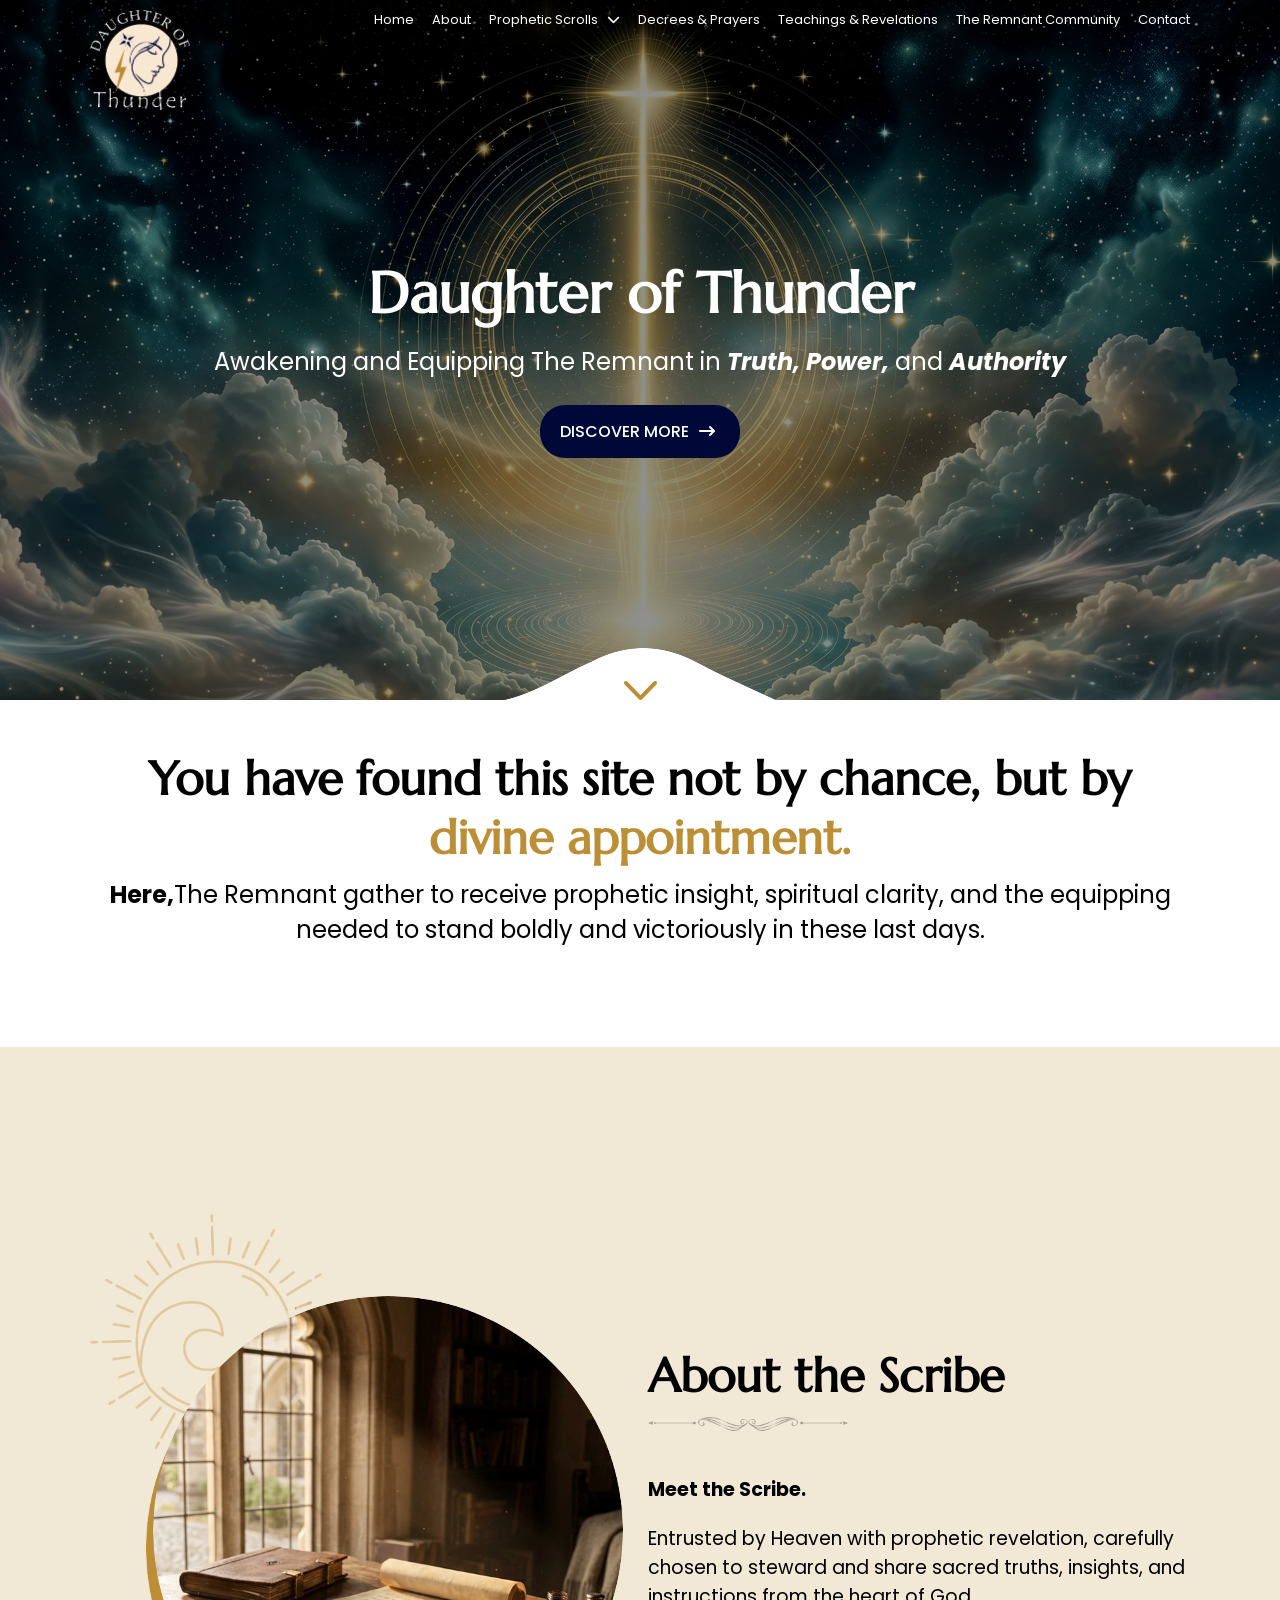
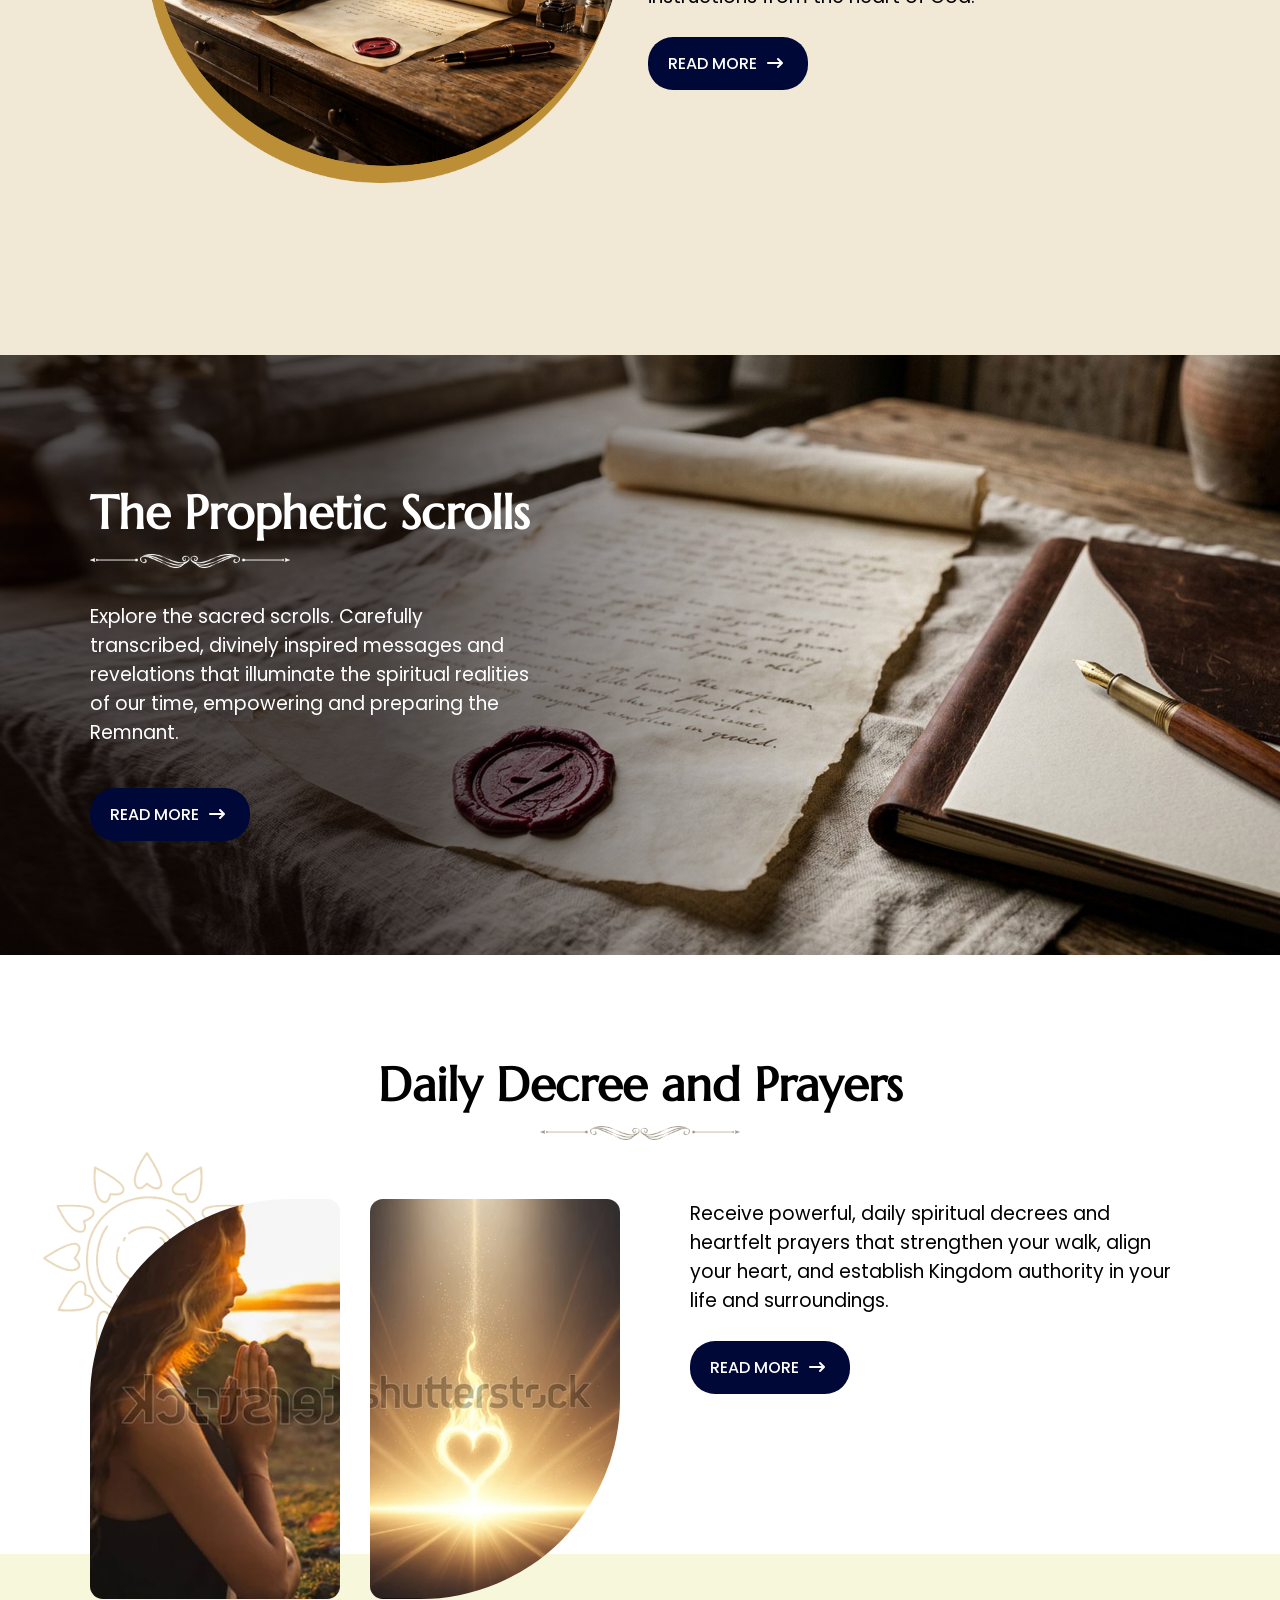
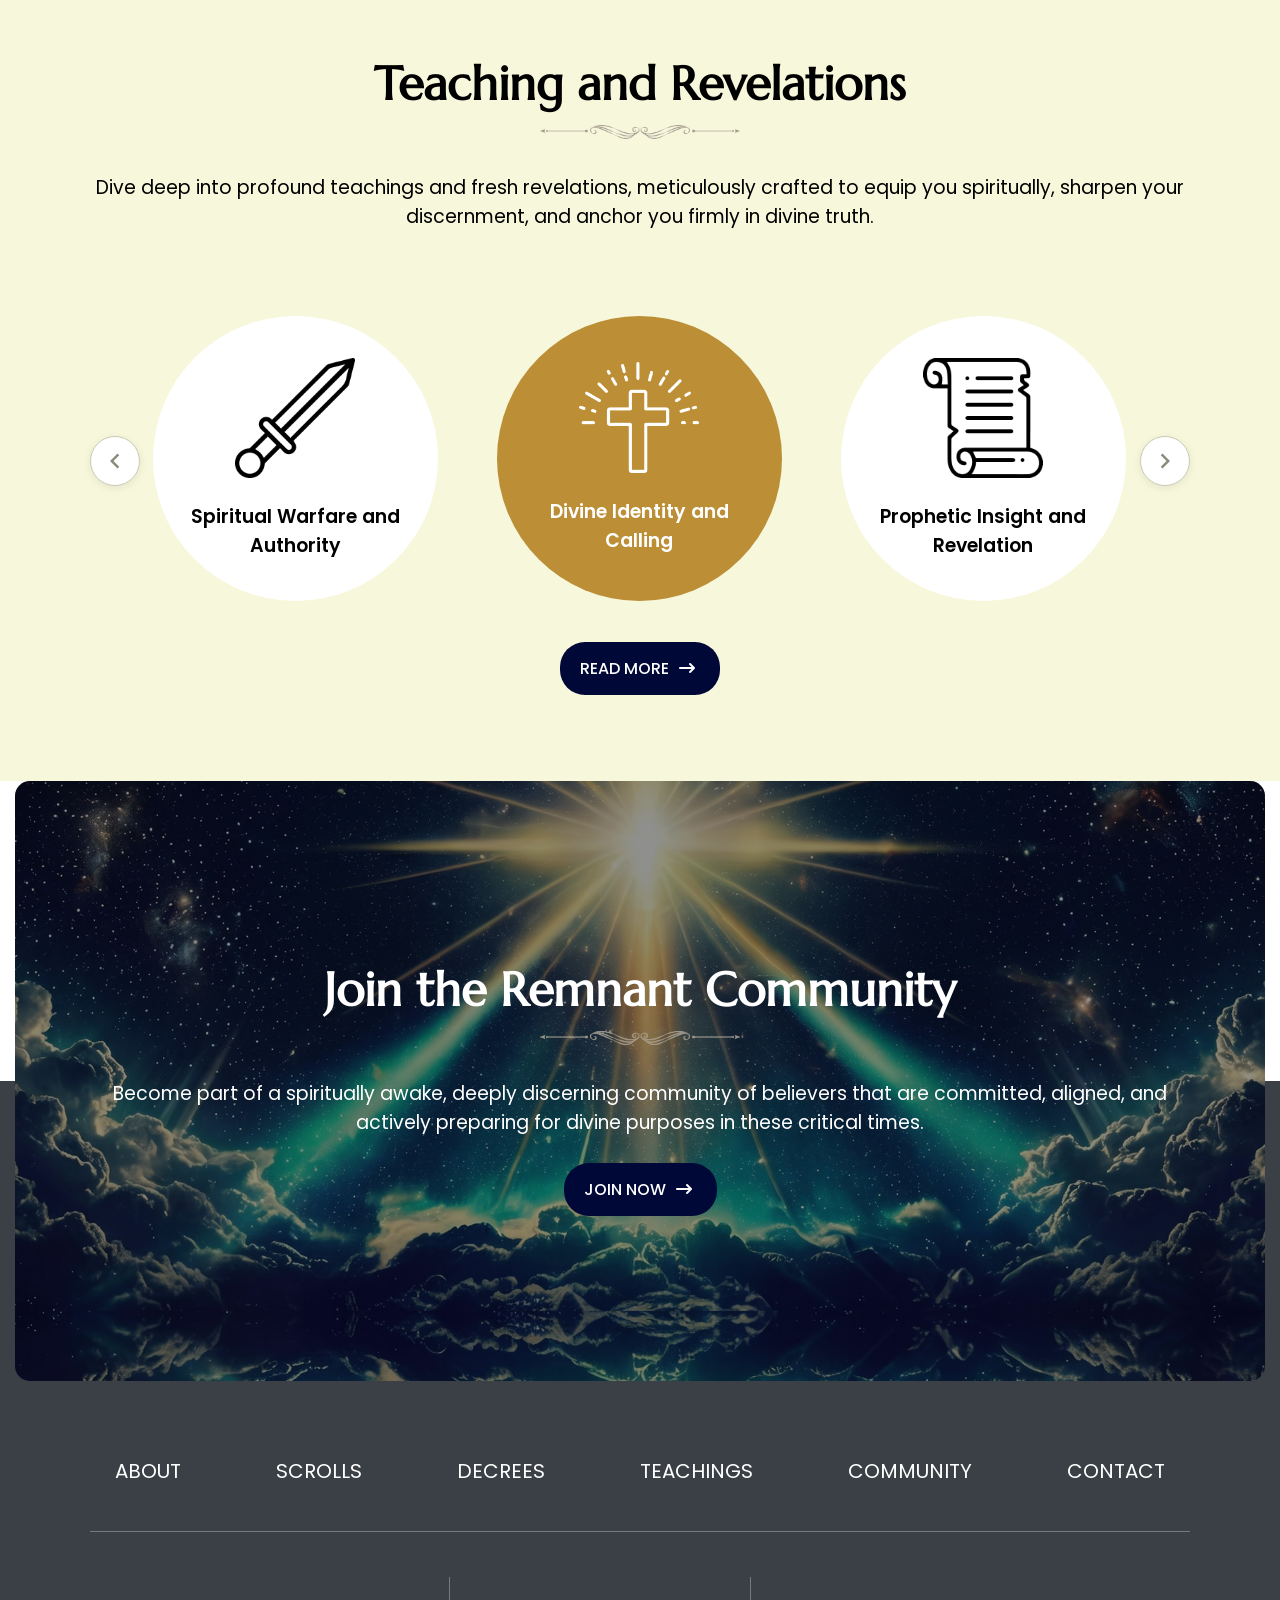
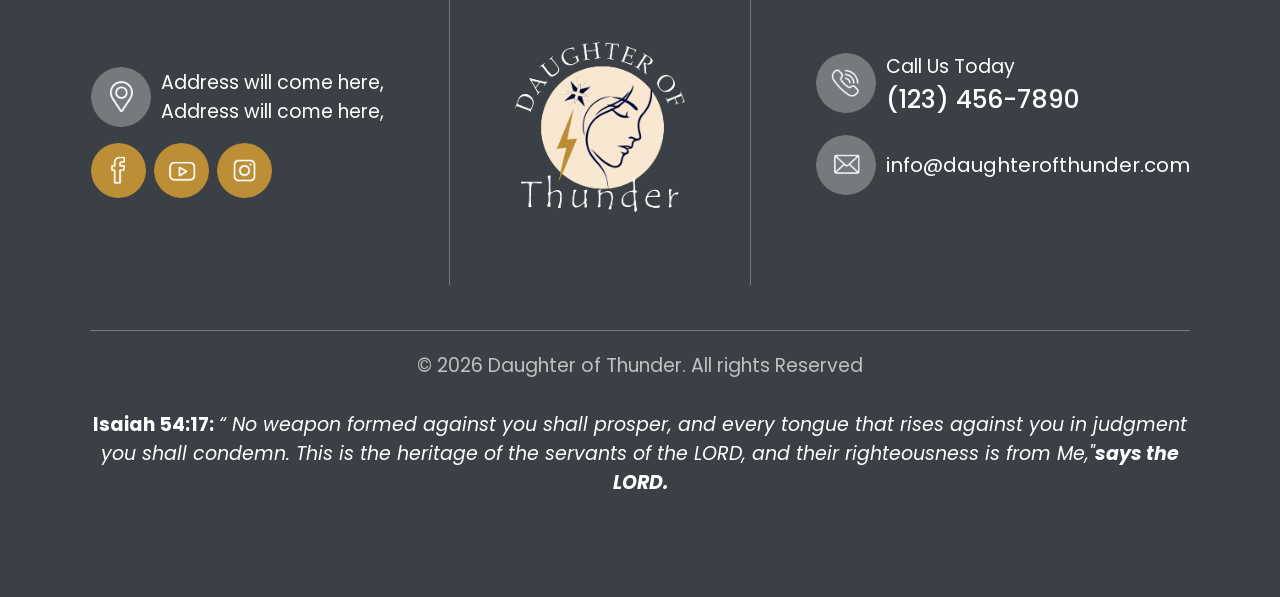
==== commit ad9a934c: "6 6" ====
--- a/index.html
+++ b/index.html
@@ -227,7 +227,7 @@
     <!-------------------------------------------------- Join ------------------------------------------------->
 
     <section id="join" class="jo-in">
-        <div id="bg-image">
+        <div id="bg-image" class="bg-img">
             <div class="contener">
                 <div class="header">
                     <h2>Join the Remnant Community</h2>
--- a/css/style.css
+++ b/css/style.css
@@ -21,6 +21,7 @@
     --rev-foo-ter: #3a4045;
     --text-color-y: #bc8e35;
     --text-color-p: #181818;
+    --rev-color-p:   #6b6b6b;
     --bg-color-tech: #f7f7dc;
     --bg-arrow-hover: #f8e7d1;
     --color-bt-foter: #bec0c1;
@@ -220,6 +221,7 @@
     justify-content: center;
     column-gap: 95px;
     padding: 20px 0px;
+    line-height: 2;
 
 
 }
@@ -446,10 +448,11 @@
 }
 
 .ab-out .contener .circle img:last-child {
+    object-fit: cover;
     position: absolute;
     left: 63px;
     top: 149px;
-        border-radius: 50%;
+    border-radius: 50%;
     aspect-ratio: 1 / 1;
 
 }
@@ -490,7 +493,7 @@
 
 #prophetic::before {
     content: " ";
-    background-color: #090202;
+    background-color: var(--rev-bl-color);
     background: linear-gradient(90deg, rgba(9, 2, 2, 0.7) 30%, rgb(254, 255, 253, 0) 70%);
     background-position: left;
     position: absolute;
@@ -616,7 +619,7 @@
 }
 
 /* Wrapper to clip overflow properly for infinite loop */
-.slider-wrapper {
+.te-ching .slider-wrapper {
     width: 100%;
     max-width: 1010px;
     overflow: hidden;
@@ -631,7 +634,7 @@
 }
 
 /* Slider Container Component */
-.rev-slider-box {
+.te-ching .rev-slider-box {
     position: relative;
     display: flex;
     align-items: center;
@@ -640,11 +643,11 @@
     user-select: none;
 }
 
-.rev-slider-box.rev-is-grabbing {
+.te-ching .rev-slider-box.rev-is-grabbing {
     cursor: grabbing;
 }
 
-.rev-arrow {
+.te-ching .rev-arrow {
     position: absolute;
     top: 65%;
     transform: translateY(-50%);
@@ -662,25 +665,25 @@
     transition: background-color 0.2s ease;
 }
 
-.rev-arrow:hover {
+.te-ching .rev-arrow:hover {
     background-color: var(--bg-arrow-hover);
 }
 
-.rev-arrow svg {
+.te-ching .rev-arrow svg {
     width: 30px;
     height: 30px;
     fill: #8c8c7d;
 }
 
-.rev-arrow.rev-prev {
+.te-ching .rev-arrow.rev-prev {
     left: 0px;
 }
 
-.rev-arrow.rev-next {
+.te-ching .rev-arrow.rev-next {
     right: 0px;
 }
 
-.rev-item {
+.te-ching .rev-item {
     position: relative;
     text-align: center;
     margin-top: 40px;
@@ -689,7 +692,7 @@
     box-sizing: border-box;
 }
 
-.rev-item * {
+.te-ching .rev-item * {
     pointer-events: none;
 }
 
@@ -755,9 +758,14 @@
 }
 
 #bg-image {
-    display: flex;
-    justify-content: center;
+    
     background-image: url('../image/join.jpg');
+   
+}
+
+.bg-img{
+    display: flex;
+    justify-content: center;
     background-size: cover;
     background-position: bottom center;
     height: 90vh;
@@ -850,7 +858,7 @@
 }
 
 .jour-ney .contener .text div img {
-    border-radius: 5px 200px;
+    border-radius: 5px 130px;
 }
 
 /* ----------------------------------------------- Journey ---------------------------------------------- */
@@ -1157,42 +1165,30 @@
 #authority{
     background-color: var(--rev-wh-color);
 }
-#authority .contener{
-    flex-direction: column;
-}
-#authority .head{
+.autho-rity .contener{
+    flex-direction: column;
+}
+.autho-rity .head{
     text-align: center;
 }
-#authority .contener .content{
+.autho-rity .contener .content{
     display: flex;
     align-items: center;
     column-gap: 15px;
 }
-*{
-    padding: 0px;
-    margin: 0px;
-    box-sizing: border-box;
-}
-body {
-    font-family: Arial, sans-serif;
-    background-color: #f9f9f9;
-    padding: 20px;
-}
-
-#authority .container {
+
+.autho-rity .container {
     width: 50%;
-    margin: 0 auto;
-    background: #fff;
-    padding: 20px;
-    border-radius: 8px;
-}
-
-#authority .text {
-    border-bottom: 1px solid #e0e0e0;
-    padding: 15px 0;
-}
-
-#authority .accordion-header {
+}
+
+.autho-rity .text {
+    row-gap: 0px !important;
+    border-bottom: 1px solid var(--color-bt-foter);
+    padding: 20px 0;
+    width: 100% !important;
+}
+
+.autho-rity .accordion-header {
     display: flex;
     justify-content: space-between;
     align-items: center;
@@ -1201,39 +1197,401 @@
     font-weight: bold;
 }
 
-#authority .accordion-header.active {
-    color: #b8973b; /* Gold/Brown shade from image */
-}
-
-#authority .accordion-header.inactive {
-    color: #000;
-}
-
-#authority .arrow {
-    font-size: 18px;
+.autho-rity .accordion-header::after {
+    content: "\f107";
+    font-family: var(--fontawesome-family6);
+    font-size: 24px;         /* Arrow ka size bada kiya gaya hai */
+    font-weight: 900;
+    color: var(--color-bt-foter);
+    display: inline-block;
     transition: transform 0.3s ease;
 }
 
-#authority .pra {
+.autho-rity .accordion-header.active {
+    color: var(--text-color-y); /* Gold/Brown shade */
+}
+
+.autho-rity .accordion-header.inactive {
+    color: var(--rev-bl-color);
+}
+
+/* Jab header active hoga toh pseudo-element (::after) 180 degree rotate ho jayega */
+.autho-rity .accordion-header.active::after {
+    transform: rotate(180deg);
+    color: var(--text-color-y);
+}
+
+.autho-rity .pra {
     max-height: 0;
     overflow: hidden;
     transition: max-height 0.3s ease, padding 0.3s ease;
     padding: 0 0;
 }
 
-#authority .pra.open {
+.autho-rity .pra.open {
     max-height: 300px;
     padding-top: 15px;
 }
 
-#authority .pra p {
+.autho-rity .pra p {
     margin: 0;
     color: #333;
     line-height: 1.6;
     font-size: 16px;
 }
-
 /* ---------------------------------------------- Authority ---------------------------------------------- */
-/* ------------------------------------------ Decrees and prayers ----------------------------------------- */
-
-
+
+
+/* ---------------------------------------------- Prayars ----------------------------------------------- */
+
+#prayers{
+    background-image: url('../image/pg-4-prayers.jpg');
+}
+.pra-yers{
+    display: flex;
+    justify-content: center;
+    align-items: center;
+    background-position: center;
+    background-size: cover;
+    padding: 100px 15px;
+}
+.pra-yers .contener{
+    display: flex;
+    flex-direction: column;
+    row-gap: 55px;
+}
+.pra-yers .head{
+    text-align: center;
+    color: var(--rev-wh-color);
+}
+.pra-yers .head img{
+    filter: brightness(0) invert(1);
+}
+.pra-yers .content{
+    display: flex;
+    justify-content: center;
+    align-items: flex-start;
+    column-gap: 30px;
+}
+.pra-yers .pra-slid{
+    display: flex;
+    flex-direction: column;
+    justify-content: center;
+    align-items: center;
+    row-gap: 20px;
+    padding: 5px;
+    background-color: transparent;
+    color: var(--rev-wh-color);
+}
+.pra-yers .pra-slid div:first-child{
+    display: flex; 
+    justify-content: center;
+    align-items: center;
+    background-color: var(--text-color-y);
+    border-radius: 50%;
+    aspect-ratio: 1 / 1;
+    width: 100%;
+    max-width: 230px;
+}
+.pra-yers .pra-slid div:first-child img{
+    filter: brightness(0) invert(1);
+    max-width: 100px;
+}
+.pra-yers .pra-slid div:last-child{
+    text-align: center;
+}
+.pra-yers .pra-slid div:last-child p:first-child{
+    font-size: 30px;
+    font-weight: 600;
+    margin-bottom: 20px;
+}
+
+/* ---------------------------------------------- Prayars ----------------------------------------------- */
+
+
+/* ---------------------------------------------- Identity ---------------------------------------------- */
+
+#identity{
+    background-color: var(--rev-wh-color);
+}
+
+/* ---------------------------------------------- Identity ---------------------------------------------- */
+/* ------------------------------------------ Decrees and prayers ------------------------------------------ */
+
+
+
+/* ----------------------------------------- Teching and Revelation ---------------------------------------- */
+/* --------------------------------------------- Revelations --------------------------------------------- */
+
+#revolations{
+    background-image: url('../image/pg-5-top.jpg');
+}
+
+/* --------------------------------------------- Revelations --------------------------------------------- */
+
+
+/* ----------------------------------------------- Calling ----------------------------------------------- */
+
+#calling{
+    background-image: url('../image/pg-5-sec-3.jpg');
+    position: relative;
+}
+#calling::before{
+    content: " ";
+    width: 100%;
+    height: 100%;
+    position: absolute;
+    z-index: 0;
+    top: 0;
+    left: 0;
+    background-color: rgba(0, 0, 0, 0.4);
+}
+.calling-2copy .contener{
+    position: relative;
+    z-index: 1;
+}
+.calling-2copy .pra-slid{
+    flex-direction: row;
+    align-items: flex-start;
+    column-gap: 20px;
+
+}
+.calling-2copy .pra-slid div:first-child {
+    height: 180px;
+    width: 100%;
+    max-width: 180px;
+
+}
+.calling-2copy .pra-slid div:last-child{
+    text-align: left;
+}
+.calling-2copy .pra-slid p{
+    line-height: 1.6;
+}
+
+
+/* ----------------------------------------------- Calling ----------------------------------------------- */
+
+
+/* ----------------------------------------------- Insight ----------------------------------------------- */
+
+#insight{
+    background-image: url('../image/pg-5-sec-4.jpg');
+    background-size: cover;
+    background-position: top;
+    position: relative;
+    padding-bottom: 315px;
+    color: var(--rev-bl-color);
+
+}
+#insight::before{
+    content: " ";
+    width: 100%;
+    height: 100%;
+    background-color: rgba(247, 247, 220, 0.8);
+    position: absolute;
+    z-index: 0;
+    top: 0;
+    left: 0;
+}
+
+#insight .pra-slid, #insight .head{
+    color: var(--rev-bl-color);
+}
+#insight .head img{
+    filter: brightness(0) invert(0);
+}
+
+/* ----------------------------------------------- Insight ----------------------------------------------- */
+
+
+/* ---------------------------------------------- Healing ---------------------------------------------- */
+
+#healing{
+    background-color: var(--rev-wh-color);
+}
+#healing .contener{
+    flex-direction: column;
+    row-gap: 60px;
+}
+#healing .head{
+    text-align: center;
+}
+#healing .content{
+    display: flex;
+}
+#healing .content div{
+    width: 100%;
+}
+#healing .content div p:first-child{
+    font-weight: 800;
+}
+#healing .content div p:last-child{
+    color: var(--rev-color-p);
+}
+#healing .middle{
+    position: relative;
+    margin: 0px 25px 0px 10px;
+}
+#healing .middle img:last-child{
+    border-radius: 50%;
+    aspect-ratio: 1 / 1;
+    position: absolute;
+    top: -15px;
+    left: 4px;
+}
+
+/* ---------------------------------------------- Healing ---------------------------------------------- */
+
+
+/* --------------------------------------------- Discernment -------------------------------------------- */
+#discernment .head img{
+    filter: brightness(0) invert(0);
+}
+
+/* --------------------------------------------- Discernment -------------------------------------------- */
+/* ----------------------------------------- Teching and Revelation ---------------------------------------- */
+
+
+
+
+
+
+
+/* ---------------------------------------=-- The-remnant-community ---------------------------------------- */
+/* ---------------------------------------------- Community ---------------------------------------------- */
+
+#community{
+    background-image: url('../image/pg-6-top.jpg');
+}
+
+/* ---------------------------------------------- Community ---------------------------------------------- */
+
+
+/* ---------------------------------------------- Who-We-Are --------------------------------------------- */
+
+#who{
+    background-color: var(--rev-wh-color);
+}
+
+/* ---------------------------------------------- Who-We-Are --------------------------------------------- */
+
+
+/* ----------------------------------------------- Purpose ----------------------------------------------- */
+
+#purpose{
+    background-color: var(--rev-wh-color);
+}
+
+#purpose .contener .text div img{
+    height: 490px;
+    object-fit: cover;
+}
+
+#purpose .contener .text .pra{
+    display: flex;
+    flex-direction: column;
+    row-gap: 20px;
+}
+
+#purpose .contener .text p{
+    width: 100%;
+}
+/* #purpose .contener .text .pra p::before{
+    content: "\f111";
+    font-weight: 900;
+    padding-right: 5px;
+    font-family: var(--fontawesome-family6);
+} */
+
+/* ----------------------------------------------- Purpose ----------------------------------------------- */
+
+#remnant{
+    background-image: url('../image/pg-6-sec-4.jpg');
+}
+#remnant::before{
+    content: " ";
+    background-color: var(--rev-bl-color);
+    background: linear-gradient(90deg, rgb(254, 255, 253, 0) 20%, rgba(9, 2, 2, 0.7) 70%);
+    background-position: right;
+    width: 100%;
+    height: 100%;
+    top: 0;
+    left: 0;
+    position: absolute;
+
+}
+#remnant .contener{
+    align-items: end;
+}
+
+#remnant .contener div:first-child{
+    width: 100%;
+    max-width: 445px;
+}
+
+#remnant .contener .p-only{
+    font-weight: 700;
+}
+
+/* ----------------------------------------------- Remnant ----------------------------------------------- */
+
+
+/* ---------------------------------------------- Resources ---------------------------------------------- */
+
+.re-sources{
+    display: flex;
+    justify-content: center;
+    padding: 100px 15px;
+}
+.re-sources .contener{
+    display: flex;
+    flex-direction: column;
+}
+.re-sources .contener .head{
+    text-align: center;
+}
+.re-sources .content{
+    margin-top: 50px;
+    display: flex;
+    column-gap: 50px;
+}
+.re-sources .content div {
+    display: flex;
+    flex-direction: column;
+    row-gap: 20px;
+}
+
+/* ---------------------------------------------- Resources ---------------------------------------------- */
+
+
+/* ------------------------------------------------ Chosen ----------------------------------------------- */
+
+#bg-image-chosen{
+    background-image: url('../image/pg-6-bottom.jpg');
+}
+
+#bg-image-chosen::before {
+    content: "";
+    position: absolute;
+    top: 0;
+    left: 0;
+    width: 100%;
+    height: 100%;
+    background-color: rgba(0, 0, 0, 44%);
+    border-radius: 15px;
+}
+#chosen .contener .header img{
+    filter: brightness(0) invert(1);
+}
+#chosen .contener div:last-child{
+    display: flex;
+    flex-direction: column;
+    row-gap: 50px;
+}
+
+/* ------------------------------------------------ Chosen ----------------------------------------------- */
+/* ---------------------------------------=-- The-remnant-community ---------------------------------------- */
+
+
+
--- a/css/responsive.css
+++ b/css/responsive.css
@@ -32,7 +32,8 @@
 
     /* ------------------------------------------ May-you/may-these ----------------------------------------- */
 
-    #bg-1-image, #bg-2-image {
+    #bg-1-image,
+    #bg-2-image {
         height: auto;
         min-height: 400px;
     }
@@ -171,6 +172,25 @@
 
     /* ----------------------------------------------- Footer ---------------------------------------------- */
 
+
+
+    /* ------------------------------------------ Decrees and prayers ----------------------------------------- */
+    /* ---------------------------------------------- Prayars ----------------------------------------------- */
+
+    .pra-yers .content {
+        flex-wrap: wrap;
+        column-gap: 0px;
+        row-gap: 30px;
+
+    }
+
+    .pra-yers .pra-slid {
+        flex: 0 0 calc(50%);
+    }
+
+    /* ---------------------------------------------- Prayars ----------------------------------------------- */
+    /* ------------------------------------------ Decrees and prayers ----------------------------------------- */
+
 }
 
 
@@ -209,18 +229,34 @@
 
 
 
- /* ------------------------------------------- Prophetic-Scrolls ------------------------------------------- */
+    /* ----------------------------------------- Prophetic-Scrolls ----------------------------------------- */
     /* ---------------------------------------------- Archives ---------------------------------------------- */
 
     .ar-chive .box {
         border-top-left-radius: 115px;
     }
 
-    #box-right{
-    border-top-right-radius: 115px;
-}
-    /* ---------------------------------------------- Archives ---------------------------------------------- */
- /* ------------------------------------------- Prophetic-Scrolls ------------------------------------------- */
+    #box-right {
+        border-top-right-radius: 115px;
+    }
+
+    /* --------------------------------------------- Archives --------------------------------------------- */
+    /* ------------------------------------------ Prophetic-Scrolls ----------------------------------------- */
+
+
+    /* --------------------------------------- Teching and Revelation --------------------------------------- */
+    /* --------------------------------------------- Calling ---------------------------------------------- */
+
+    .calling-2copy .pra-slid div:first-child {
+    height: 145px;
+    max-width: 145px;
+    }
+    .calling-2copy .pra-slid div:first-child img {
+        max-width: 75px;
+    }
+
+    /* --------------------------------------------- Calling ---------------------------------------------- */
+   /* ---------------------------------------- Teching and Revelation --------------------------------------- */
 
 }
 
@@ -387,7 +423,8 @@
 
     /* ------------------------------------------ May-you/may-these ----------------------------------------- */
 
-    #bg-1-image, #bg-2-image {
+    #bg-1-image,
+    #bg-2-image {
         height: auto;
         min-height: 250px;
     }
@@ -418,26 +455,29 @@
 
 
 
-/* ------------------------------------------- Prophetic-Scrolls ------------------------------------------- */
+    /* ------------------------------------------- Prophetic-Scrolls ------------------------------------------- */
     /* ---------------------------------------------- Archives ---------------------------------------------- */
 
-    .ar-chive{
+    .ar-chive {
         padding: 60px 15px;
     }
+
     .ar-chive .box {
         flex-direction: column;
         align-items: flex-start;
         row-gap: 25px;
         border-top-left-radius: 210px;
     }
-    #box-right{
-    border-radius: 210px 10px 10px 10px ;
-}
-
-    #box-right .second{
+
+    #box-right {
+        border-radius: 210px 10px 10px 10px;
+    }
+
+    #box-right .second {
         order: 2;
     }
-    .ar-chive .heading{
+
+    .ar-chive .heading {
         flex-direction: column;
         row-gap: 10px;
     }
@@ -446,29 +486,75 @@
 
 
     /* ---------------------------------------------- Reciving ---------------------------------------------- */
-    #reciving::before{
+    #reciving::before {
         background: linear-gradient(90deg, rgba(9, 2, 2, 0.5) 100%, rgb(254, 255, 253, 0) 100%);
     }
 
     /* ---------------------------------------------- Reciving ---------------------------------------------- */
- /* ------------------------------------------- Prophetic-Scrolls ------------------------------------------- */
-
-
-
-
- /* ------------------------------------------ Decrees and prayers ----------------------------------------- */
- /* ---------------------------------------------- Authority ---------------------------------------------- */
-
-    #authority{
+    /* ------------------------------------------- Prophetic-Scrolls ------------------------------------------- */
+
+
+
+
+    /* ------------------------------------------ Decrees and prayers ----------------------------------------- */
+    /* ---------------------------------------------- Authority ---------------------------------------------- */
+
+    .autho-rity {
         padding: 60px 25px;
     }
-   #authority .contener .content{
-    flex-direction: column;
-   } 
-
- /* ---------------------------------------------- Authority ---------------------------------------------- */
- /* ------------------------------------------ Decrees and prayers ----------------------------------------- */
-
+
+    .autho-rity .contener .content {
+        flex-direction: column;
+    }
+
+    .autho-rity .container {
+        width: 100%;
+    }
+
+    /* ---------------------------------------------- Authority ---------------------------------------------- */
+
+
+    /* ---------------------------------------------- Prayars ----------------------------------------------- */
+
+    .pra-yers{
+        padding: 60px 15px;
+    }
+    .pra-yers .pra-slid {
+        flex: 0 0 calc(100%);
+    }
+
+    /* ---------------------------------------------- Prayars ----------------------------------------------- */
+
+    /* ----------------------------------------- Decrees and prayers ---------------------------------------- */
+
+
+
+
+
+    /* --------------------------------------- Teching and Revelation -------------------------------------- */
+    /* --------------------------------------------- Insight --------------------------------------------- */
+
+    #insight{
+        padding-bottom: 200px;
+    }
+
+    /* --------------------------------------------- Insight --------------------------------------------- */
+
+
+    /* ---------------------------------------------- Healing ---------------------------------------------- */
+
+    #healing{
+        padding-top: 60px;
+    }
+    #healing .content{
+        flex-direction: column;
+    }
+    #healing .middle{
+        margin: 40px 0px 25px;
+    }
+
+    /* ---------------------------------------------- Healing ---------------------------------------------- */
+    /* --------------------------------------- Teching and Revelation -------------------------------------- */
 
 
 }
@@ -603,19 +689,49 @@
 
 
 
- /* ------------------------------------------- Prophetic-Scrolls ------------------------------------------- */
+    /* ----------------------------------------- Prophetic-Scrolls ----------------------------------------- */
     /* ---------------------------------------------- Archives ---------------------------------------------- */
 
-    .ar-chive .ar-head{
+    .ar-chive .ar-head {
         margin-bottom: 40px;
     }
-    .ar-chive .box, #box-right {
+
+    .ar-chive .box,
+    #box-right {
         border-top-left-radius: 190px;
     }
 
 
     /* ---------------------------------------------- Archives ---------------------------------------------- */
- /* ------------------------------------------- Prophetic-Scrolls ------------------------------------------- */
+    /* ----------------------------------------- Prophetic-Scrolls ----------------------------------------- */
+
+
+
+
+    /* --------------------------------------- Teching and Revelation --------------------------------------- */
+    /* --------------------------------------------- Calling ---------------------------------------------- */
+
+    .calling-2copy .pra-slid{
+        flex-direction: column;
+    }
+
+    /* --------------------------------------------- Calling ---------------------------------------------- */
+   /* ---------------------------------------- Teching and Revelation --------------------------------------- */
+
+
+
+
+
+   /* ---------------------------------------- The-remnant-community ---------------------------------------- */
+   /* ---------------------------------------------- Resources ---------------------------------------------- */
+
+   .re-sources .content{
+    flex-direction: column;
+    row-gap: 20px;
+   }
+
+   /* ---------------------------------------------- Resources ---------------------------------------------- */
+  /* ----------------------------------------- The-remnant-community ---------------------------------------- */
 }
 
 
@@ -669,7 +785,8 @@
 
     /* ------------------------------------------ May-you/may-these ----------------------------------------- */
 
-    #bg-1-image, #bg-2-image {
+    #bg-1-image,
+    #bg-2-image {
         height: auto;
         min-height: 280px;
     }
@@ -690,16 +807,17 @@
 
 
 
- /* ------------------------------------------- Prophetic-Scrolls ------------------------------------------- */
+    /* ------------------------------------------- Prophetic-Scrolls ------------------------------------------- */
     /* ---------------------------------------------- Archives ---------------------------------------------- */
 
-    .ar-chive .box, #box-right {
+    .ar-chive .box,
+    #box-right {
         border-top-left-radius: 150px;
     }
 
 
     /* ---------------------------------------------- Archives ---------------------------------------------- */
- /* ------------------------------------------- Prophetic-Scrolls ------------------------------------------- */
+    /* ------------------------------------------- Prophetic-Scrolls ------------------------------------------- */
 
 }
 
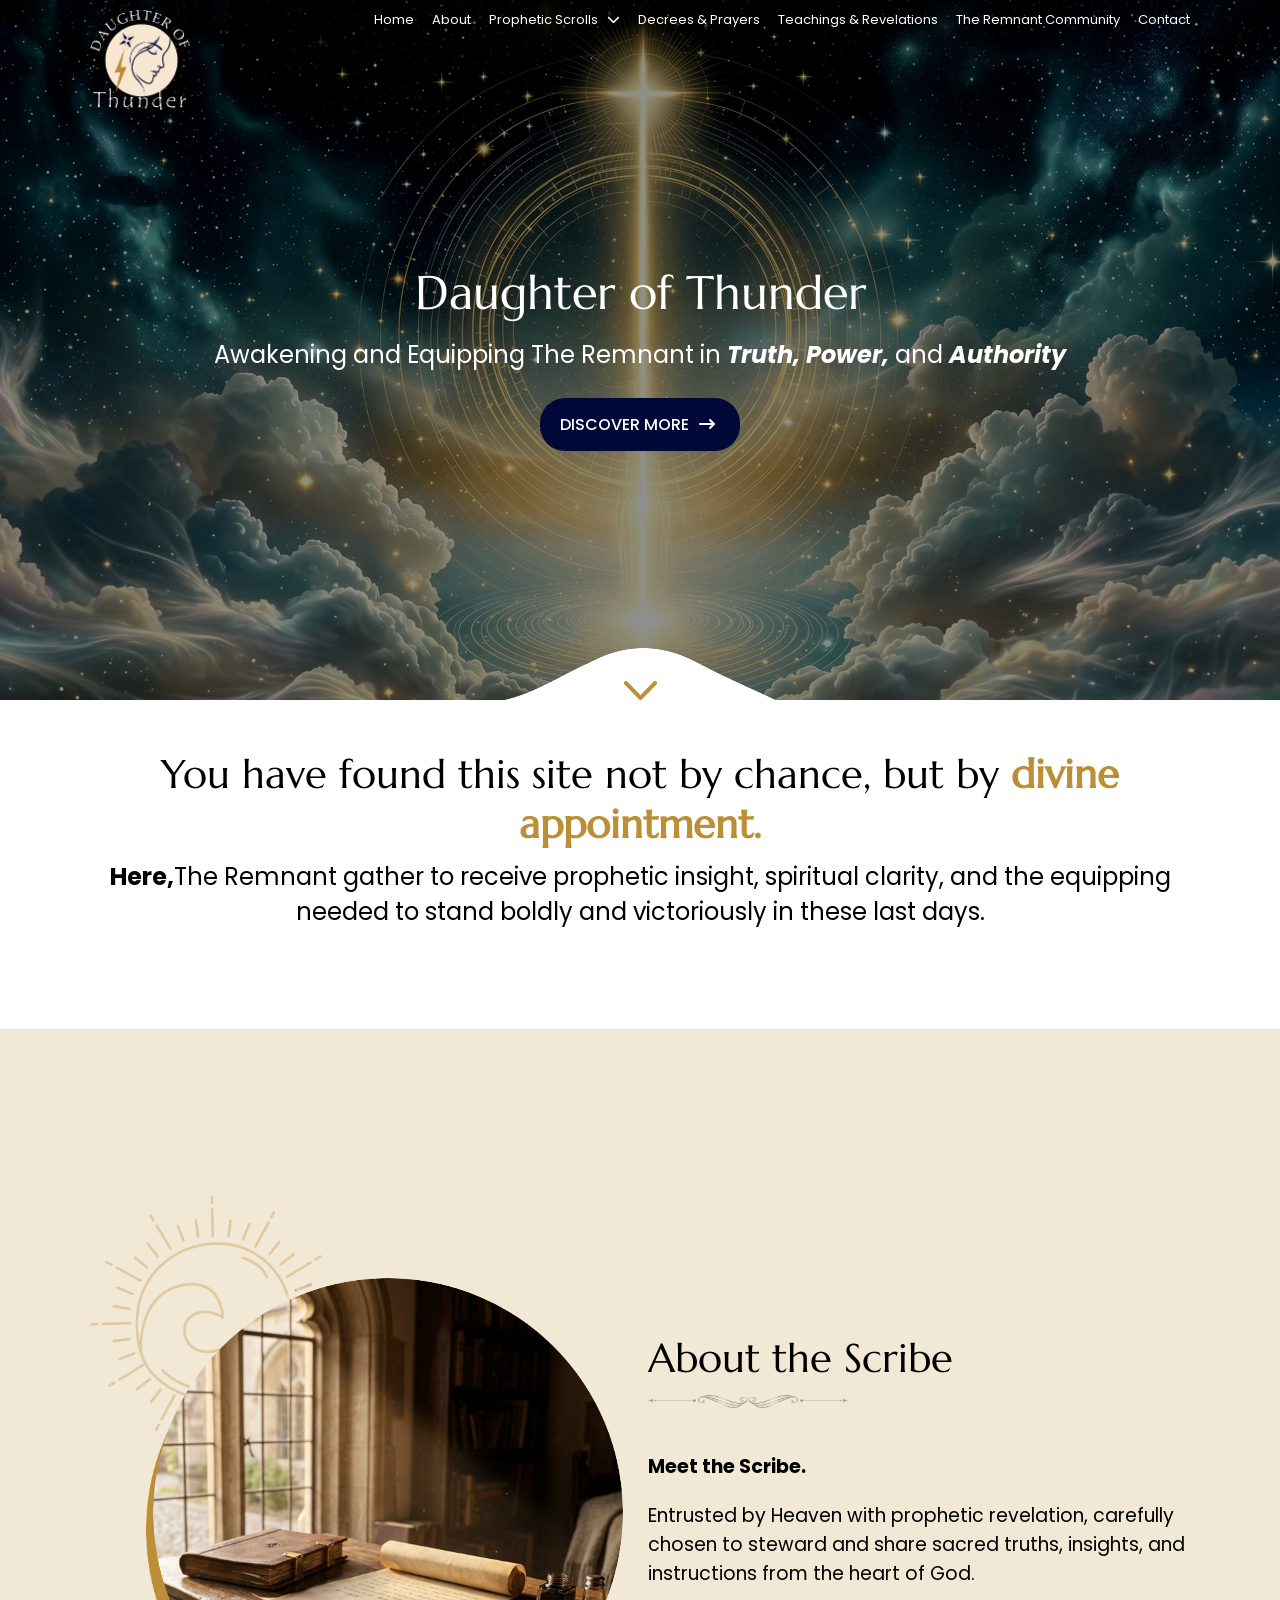
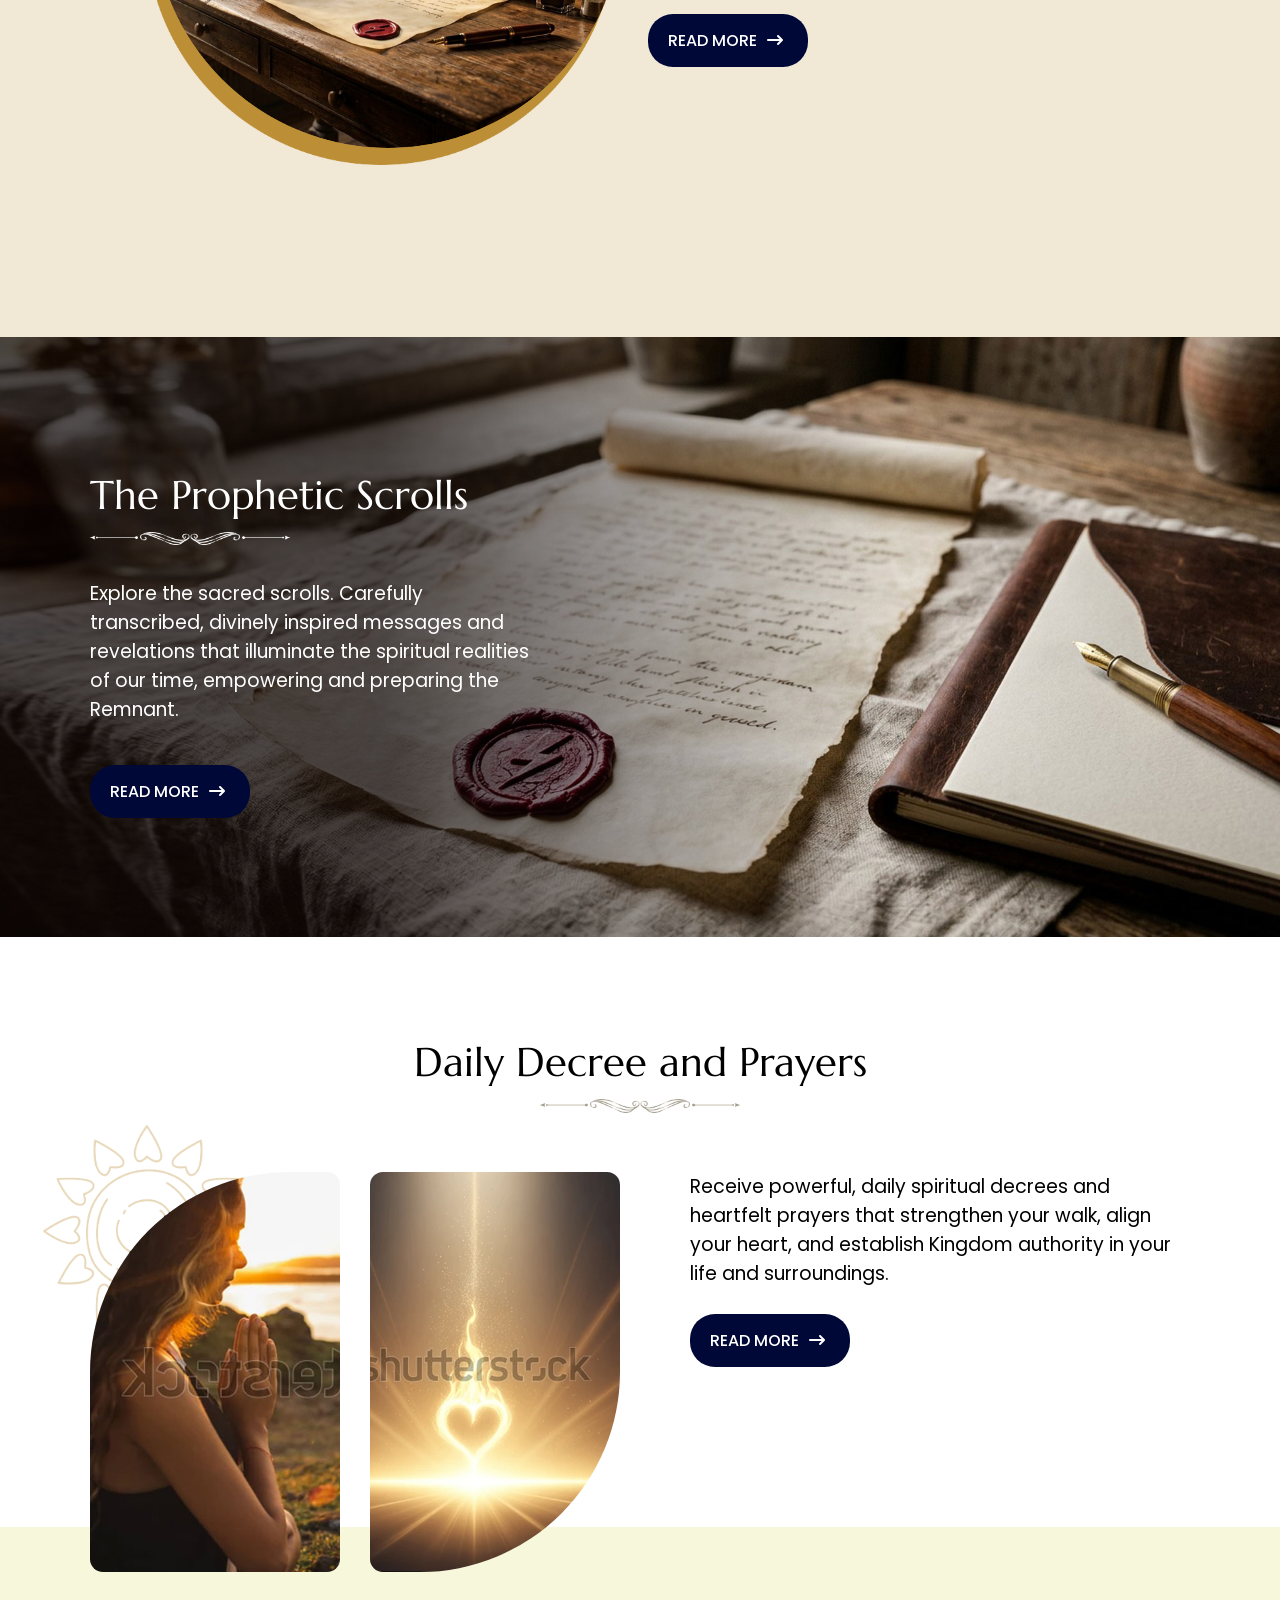
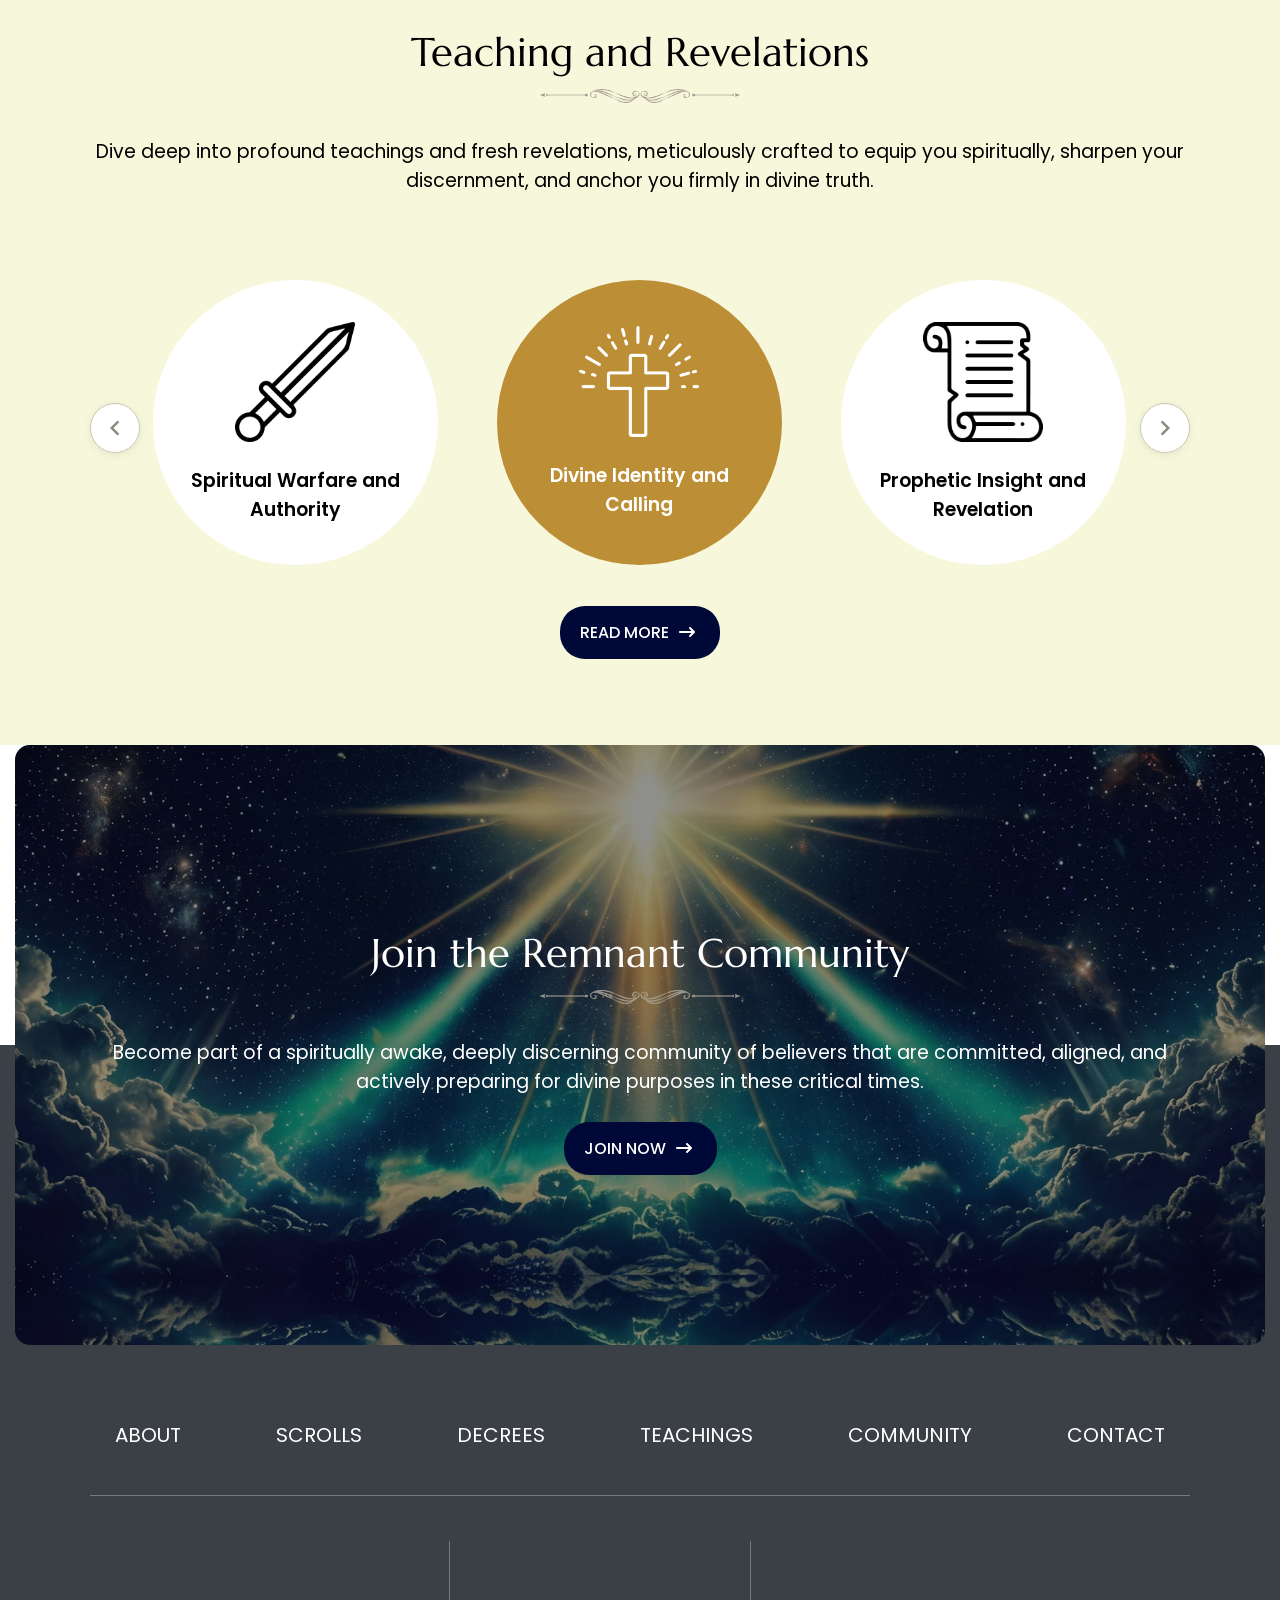
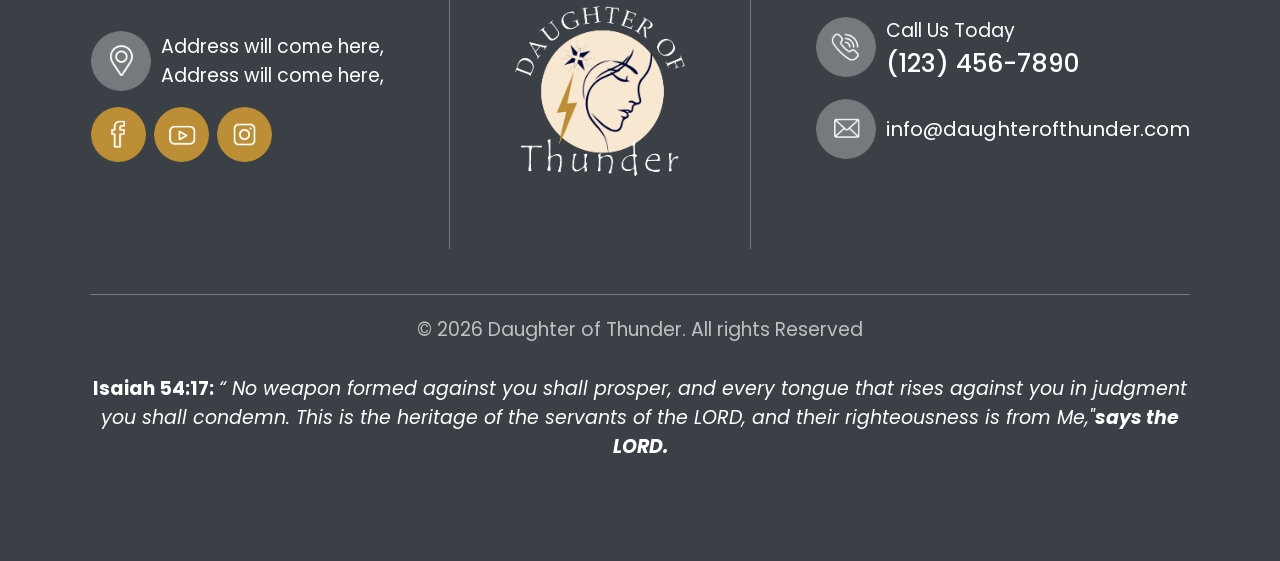
==== commit d25f11fa: "11 11" ====
--- a/index.html
+++ b/index.html
@@ -18,25 +18,64 @@
 
     <!-------------------------------------------------- Header ----------------------------------------------->
 
-    <site-header></site-header>
-    <!-- <div class="mobile">
+    <!-- <site-header></site-header> -->
+    <header id="navebar" class="nav-bar">
+        <div class="contener">
+            <div>
+                <a href="index.html">
+                <img src="image/logo.png" alt="logo">
+                </a>
+            </div>
+            <div class="content">
+            <div class="moniter">
                 <nav>
                     <ul>
                     <li><a href="index.html">Home</a></li>
                     <li><a href="about.html">About</a></li>
                     <li><a href="">Prophetic Scrolls</a>
                     <ul class="extra">
-                        <a href="">Proohetic Scrolls</a>
+                        <a href="scrolls.html">Proohetic Scrolls</a>
                         <a href="">Scroll Archives</a>
                     </ul>
                     </li>
-                    <li><a href="">Decrees & Prayers</a></li>
-                    <li><a href="">Teachings & Revelations</a></li>
-                    <li><a href="">The Remnant Community</a></li>
-                    <li><a href="">Contact</a></li>
+                    <li><a href="decrees.html">Decrees & Prayers</a></li>
+                    <li><a href="revelations.html">Teachings & Revelations</a></li>
+                    <li><a href="community.html">The Remnant Community</a></li>
+                    <li><a href="contact.html">Contact</a></li>
                     </ul>
                 </nav>
-            </div>  -->
+            </div>
+            </div>
+            <button class="nav-toggle" id="navToggle">
+              <i class="fa-solid fa-bars"></i>
+            </button>
+      <div class="mobile" id="mobileNav">
+    <nav>
+        <ul>
+            <li class="active"><a href="index.html">Home</a></li>
+            <li><a href="about.html">About</a></li>
+            <li class="has-dropdown" id="dropdownParent">
+                <a href="#" class="dropdown-toggle" id="dropdownToggle">
+                    Prophetic Scrolls
+                    <span class="arrow" id="arrowIcon">
+                        <i class="fa-solid fa-chevron-down"></i>
+                    </span>
+                </a>
+                <ul class="mobile-dropdown">
+                    <li><a href="scrolls.html">Prophetic Scrolls</a></li>
+                    <li><a href="archives.html">Scroll Archives</a></li>
+                </ul>
+            </li>
+            <li><a href="decrees.html">Decrees & Prayers</a></li>
+            <li><a href="revelations.html">Teachings & Revelations</a></li>
+            <li><a href="community.html">The Remnant Community</a></li>
+            <li><a href="contact.html">Contact</a></li>
+        </ul>
+    </nav>
+</div>
+        </div>
+    </header>
+   
 
     <!-------------------------------------------------- Header ----------------------------------------------->
 
--- a/css/style.css
+++ b/css/style.css
@@ -26,6 +26,7 @@
     --bg-arrow-hover: #f8e7d1;
     --color-bt-foter: #bec0c1;
     --color-ft-border: #757a7d;
+    --color-fo-rm: #e5e5e540;
     --fontawesome-family6: "Font Awesome 6 Free";
     --heading-font-mar: "Marcellus", serif;
     --p-font-poppins: "Poppins", sans-serif
@@ -39,14 +40,15 @@
 h6 {
 
     font-family: var(--heading-font-mar);
+    font-weight: 500;
 }
 
 h1 {
-    font-size: 57px;
+    font-size: 47px;
 }
 
 h2 {
-    font-size: 47px;
+    font-size: 40px;
 }
 
 p {
@@ -135,7 +137,7 @@
     font-size: 13px;
 }
 
-.nav-bar nav ul li:nth-child(3)::after {
+.nav-bar .moniter nav ul li:nth-child(3)::after {
     content: "\f078";
     font-weight: 900;
     padding-left: 5px;
@@ -169,13 +171,16 @@
     background-color: var(--rev-wh-color);
 }
 
+.nav-toggle {
+  display: none;
+}
+
 .nav-bar .mobile {
     display: none;
 }
 
 .nav-bar .mobile nav ul li {
-    padding: 20px 15px;
-    border-bottom: 1px solid var(--rev-wh-color);
+    border-bottom: 1px solid var(--rev-bl-color);
 }
 
 .nav-bar .mobile nav li:nth-child(3):hover .extra {
@@ -192,6 +197,62 @@
     color: var(--text-color-y);
 }
 
+
+
+
+
+/* kmsif9igin */
+
+/* Reset list styles */
+.mobile nav ul {
+  list-style: none;
+  margin: 0;
+  padding: 0;
+}
+
+
+/* Base link styling - default background is transparent */
+.mobile nav a {
+  display: block;
+  padding: 16px 20px;
+  color: #111111;
+  text-decoration: none;
+  font-weight: 500;
+  font-size: 16px;
+  background-color: transparent;
+  transition: background-color 0.2s ease;
+}
+
+/* HOVER STATE: Background color shows ONLY when hovering */
+
+/* ACTIVE STATE: Background color shows ONLY on the active line */
+
+/* Hover state specifically for the active link */
+
+/* Dropdown toggle flex alignment for arrow icon */
+.mobile nav .has-dropdown > a {
+  display: flex;
+  justify-content: space-between;
+  align-items: center;
+}
+
+/* Sub-menu styling */
+.mobile nav .mobile-dropdown {
+  display: none;
+  background-color: #ffffff;
+}
+
+.mobile nav .mobile-dropdown li:last-child{
+    border-bottom: 0;
+}
+
+.mobile nav .has-dropdown.open .mobile-dropdown {
+  display: block;
+}
+
+.mobile nav .mobile-dropdown a {
+  padding-left: 40px; /* Indents the two sublines */
+}
 /* -------------------------------------------------- Header ----------------------------------------------- */
 
 
@@ -1458,7 +1519,16 @@
 
 
 
-/* ---------------------------------------=-- The-remnant-community ---------------------------------------- */
+/* ----------------------------------------- The-remnant-community ---------------------------------------- */
+
+#purpose ul li, #remnant ul li, #resources ul li{
+    list-style: disc;
+    font-size: 23px;
+}
+#purpose ul , #remnant ul , #resources ul {
+    padding-left: 15px;
+}
+
 /* ---------------------------------------------- Community ---------------------------------------------- */
 
 #community{
@@ -1488,23 +1558,20 @@
     object-fit: cover;
 }
 
-#purpose .contener .text .pra{
+#purpose .contener .text .pra ul{
     display: flex;
     flex-direction: column;
     row-gap: 20px;
 }
 
-#purpose .contener .text p{
-    width: 100%;
-}
-/* #purpose .contener .text .pra p::before{
-    content: "\f111";
-    font-weight: 900;
-    padding-right: 5px;
-    font-family: var(--fontawesome-family6);
-} */
+#purpose .contener .text li{
+    width: 100%;
+}
 
 /* ----------------------------------------------- Purpose ----------------------------------------------- */
+
+
+/* ----------------------------------------------- Remnant ----------------------------------------------- */
 
 #remnant{
     background-image: url('../image/pg-6-sec-4.jpg');
@@ -1525,9 +1592,12 @@
     align-items: end;
 }
 
-#remnant .contener div:first-child{
+#remnant .contener ul{
     width: 100%;
     max-width: 445px;
+    display: flex;
+    flex-direction: column;
+    row-gap: 10px;
 }
 
 #remnant .contener .p-only{
@@ -1556,7 +1626,7 @@
     display: flex;
     column-gap: 50px;
 }
-.re-sources .content div {
+.re-sources .content div ul{
     display: flex;
     flex-direction: column;
     row-gap: 20px;
@@ -1595,3 +1665,123 @@
 
 
 
+/* ------------------------------------------------- Contact ----------------------------------------------- */
+/* ----------------------------------------------- Contact ---------------------------------------------- */
+
+#contact{
+    background-image: url('../image/top-img.jpg');
+}
+
+/* ----------------------------------------------- Contact ---------------------------------------------- */
+
+
+/* ------------------------------------------------ Touch ----------------------------------------------- */
+
+#touch{
+    background-color: var(--rev-wh-color);
+}
+
+#touch .form{
+    width: 100%;
+}
+#touch .form p{
+    color: var(--text-color-y);
+}
+
+#touch .form form{
+    width: 100%;
+}
+
+#touch input, select, textarea{
+    width: 100%;
+    padding: 10px;
+    background-color: var(--color-fo-rm);
+    border: 1px solid var(--color-bt-foter);
+    border-radius: 3px;
+    margin-top: 15px;
+    font-size: 15px;
+    color: var(--rev-bl-color);
+}
+input::placeholder, textarea::placeholder{
+    color: var(--rev-bl-color);
+    opacity: 0.5;
+}
+input:focus, textarea:focus{
+    background-color: var(--rev-wh-color) !important;
+}
+#touch .cell{
+    display: flex;
+    align-items: center;
+    margin-top: 15px;
+    font-size: 20px;
+}
+#touch input[type="checkbox"]{
+    max-width: 30px;
+    margin-top: 0px;
+    height: 15px;
+}
+
+#touch input[type="submit"]{
+    margin-top: 0px;
+    border: 0;
+    max-width: 110px;
+    border-radius: 50px;
+    background-color: rgb(17, 2, 84);
+    color: white;
+    padding: 15px;
+    margin-top: 15px;
+}
+.form select option:enabled:hover{
+    background-color: #000 !important;
+    color: #fff;
+}
+
+/* ------------------------------------------------ Touch ----------------------------------------------- */
+
+
+/* ----------------------------------------------- Requests ---------------------------------------------- */
+
+#requests{
+    background-color: var(--text-color-y);
+}
+#requests .contener{
+    text-align: center;
+    color: var(--rev-wh-color);
+    filter: brightness(0) invert(1);
+    row-gap: 30px;
+}
+
+/* ----------------------------------------------- Requests ---------------------------------------------- */
+
+
+/* ----------------------------------------------- Conneted ---------------------------------------------- */
+
+#connected{
+    background-color: var(--text-color-y);
+}
+#bg-image-connectes{
+    background-image: url('../image/befor-footer.png');
+    background-position: top;
+    position: relative;
+}
+#bg-image-connectes::before{
+    content: " ";
+    width: 100%;
+    height: 100%;
+    left: 0;
+    top: 0;
+    position: absolute;
+    background: var(--rev-bl-color);
+    
+    opacity: 0.2;
+    z-index: 0;
+}
+#connected p:last-child{
+    font-size: 23px;
+}
+
+/* ----------------------------------------------- Conneted ---------------------------------------------- */
+/* ------------------------------------------------- Contact ----------------------------------------------- */
+
+
+
--- a/css/responsive.css
+++ b/css/responsive.css
@@ -1,3 +1,21 @@
+
+:root {
+    --rev-wh-color: #fff;
+    --rev-bl-color: #000;
+    --rev-a-bg: #000837;
+    --rev-bg-sec-2: #f2e8d6;
+    --rev-bg-sec-4: #f7f7dc;
+    --rev-foo-ter: #3a4045;
+    --text-color-y: #bc8e35;
+    --text-color-p: #181818;
+    --rev-color-p:   #6b6b6b;
+    --bg-color-tech: #f7f7dc;
+    --bg-arrow-hover: #f8e7d1;
+    --color-bt-foter: #bec0c1;
+    --color-ft-border: #757a7d;
+    --color-fo-rm: #e5e5e540;
+}
+
 /* Laptop */
 @media(max-width:1440px) {
     /* --------------------------------------------- Daughtter ---------------------------------------------- */
@@ -30,15 +48,26 @@
     /* ------------------------------------------------ Join ----------------------------------------------- */
 
 
-    /* ------------------------------------------ May-you/may-these ----------------------------------------- */
+    /* ------------------------------------ May-you/may-these/Connectecd ----------------------------------- */
 
     #bg-1-image,
-    #bg-2-image {
+    #bg-2-image,
+    #bg-image-connectes {
         height: auto;
         min-height: 400px;
     }
 
-    /* ------------------------------------------ May-you/may-these ----------------------------------------- */
+    /* ------------------------------------- May-you/may-these/Connectecd ----------------------------------- */
+
+
+    /* --------------------------------------=-- The-remnant-community -------------------------------------- */
+
+    #bg-image-chosen{
+        height: auto;
+        min-height: 600px;
+    }
+
+    /* --------------------------------------=-- The-remnant-community -------------------------------------- */
 
 }
 
@@ -109,25 +138,57 @@
     }
 
     .nav-bar .contener {
-        display: block;
+        display: flex;
+        align-items: center;
     }
 
     .nav-bar .moniter {
         display: none;
     }
 
-    .nav-bar .mobile {
+    .nav-toggle {
+    display: block;
+    /* Show hamburger button */
+    position: absolute;
+    right: 15px;
+    padding: 10px;
+    cursor: pointer;
+    background-color: var(--text-color-y);
+    color: var(--rev-wh-color);
+  }
+
+    .mobile {
+    display: none;
+    /* Hidden by default */
+    position: absolute;
+    background-color: var(--rev-wh-color);
+    width: 100%;
+    left: 0px;
+    top: 150px;
+    padding-bottom: 0px;
+    z-index: 99;
+}
+
+    .mobile.active{
         display: block;
     }
+
+    .mobile ul li a{
+    display: block;
+    color: var(--rev-bl-color);
+    padding: 15px;
+
+    &:hover {
+      background-color: var(--text-color-y);
+      color: var(--rev-wh-color) !important;
+    }
+  }
 
     .nav-bar .contener div:first-child img {
         padding: 20px 15px;
         max-width: 135px;
     }
 
-    .nav-bar .mobile nav ul li {
-        padding: 20px 15px;
-    }
 
     /* ------------------------------------------------ Header --------------------------------------------- */
 
@@ -143,16 +204,17 @@
 
     /* --------------------------------------------- Teching ----------------------------------------------- */
 
-    .slider-wrapper {
+    .te-ching .slider-wrapper {
         max-width: 662px;
     }
 
-    .te-ching .rev-item.rev-center-active .circle {
+
+    .te-ching .slider-wrapper .rev-item.rev-center-active .circle {
         background-color: var(--rev-wh-color);
         color: var(--rev-bl-color);
     }
 
-    .te-ching .rev-item.rev-center-active .circle img {
+    .te-ching .slider-wrapper .rev-item.rev-center-active .circle img {
         filter: brightness(0) invert(0);
     }
 
@@ -366,8 +428,8 @@
         padding: 60px 15px;
     }
 
-    .slider-wrapper {
-        max-width: 316px;
+    .te-ching .slider-wrapper{
+        max-width: 315px;
     }
 
     /* --------------------------------------------- Teching ----------------------------------------------- */
@@ -455,7 +517,7 @@
 
 
 
-    /* ------------------------------------------- Prophetic-Scrolls ------------------------------------------- */
+    /* ------------------------------------------ Prophetic-Scrolls ----------------------------------------- */
     /* ---------------------------------------------- Archives ---------------------------------------------- */
 
     .ar-chive {
@@ -491,13 +553,13 @@
     }
 
     /* ---------------------------------------------- Reciving ---------------------------------------------- */
-    /* ------------------------------------------- Prophetic-Scrolls ------------------------------------------- */
-
-
-
-
-    /* ------------------------------------------ Decrees and prayers ----------------------------------------- */
-    /* ---------------------------------------------- Authority ---------------------------------------------- */
+    /* ------------------------------------------ Prophetic-Scrolls ----------------------------------------- */
+
+
+
+
+    /* ----------------------------------------- Decrees and prayers ---------------------------------------- */
+    /* --------------------------------------------- Authority ---------------------------------------------- */
 
     .autho-rity {
         padding: 60px 25px;
@@ -555,6 +617,18 @@
 
     /* ---------------------------------------------- Healing ---------------------------------------------- */
     /* --------------------------------------- Teching and Revelation -------------------------------------- */
+
+
+    /* --------------------------------------=-- The-remnant-community -------------------------------------- */
+    /* ----------------------------------------------- Chosen -------------------------------------------- */
+
+    #bg-image-chosen{
+        min-height: 400px;
+    }
+
+    /* ----------------------------------------------- Chosen -------------------------------------------- */
+    /* --------------------------------------=-- The-remnant-community -------------------------------------- */
+
 
 
 }
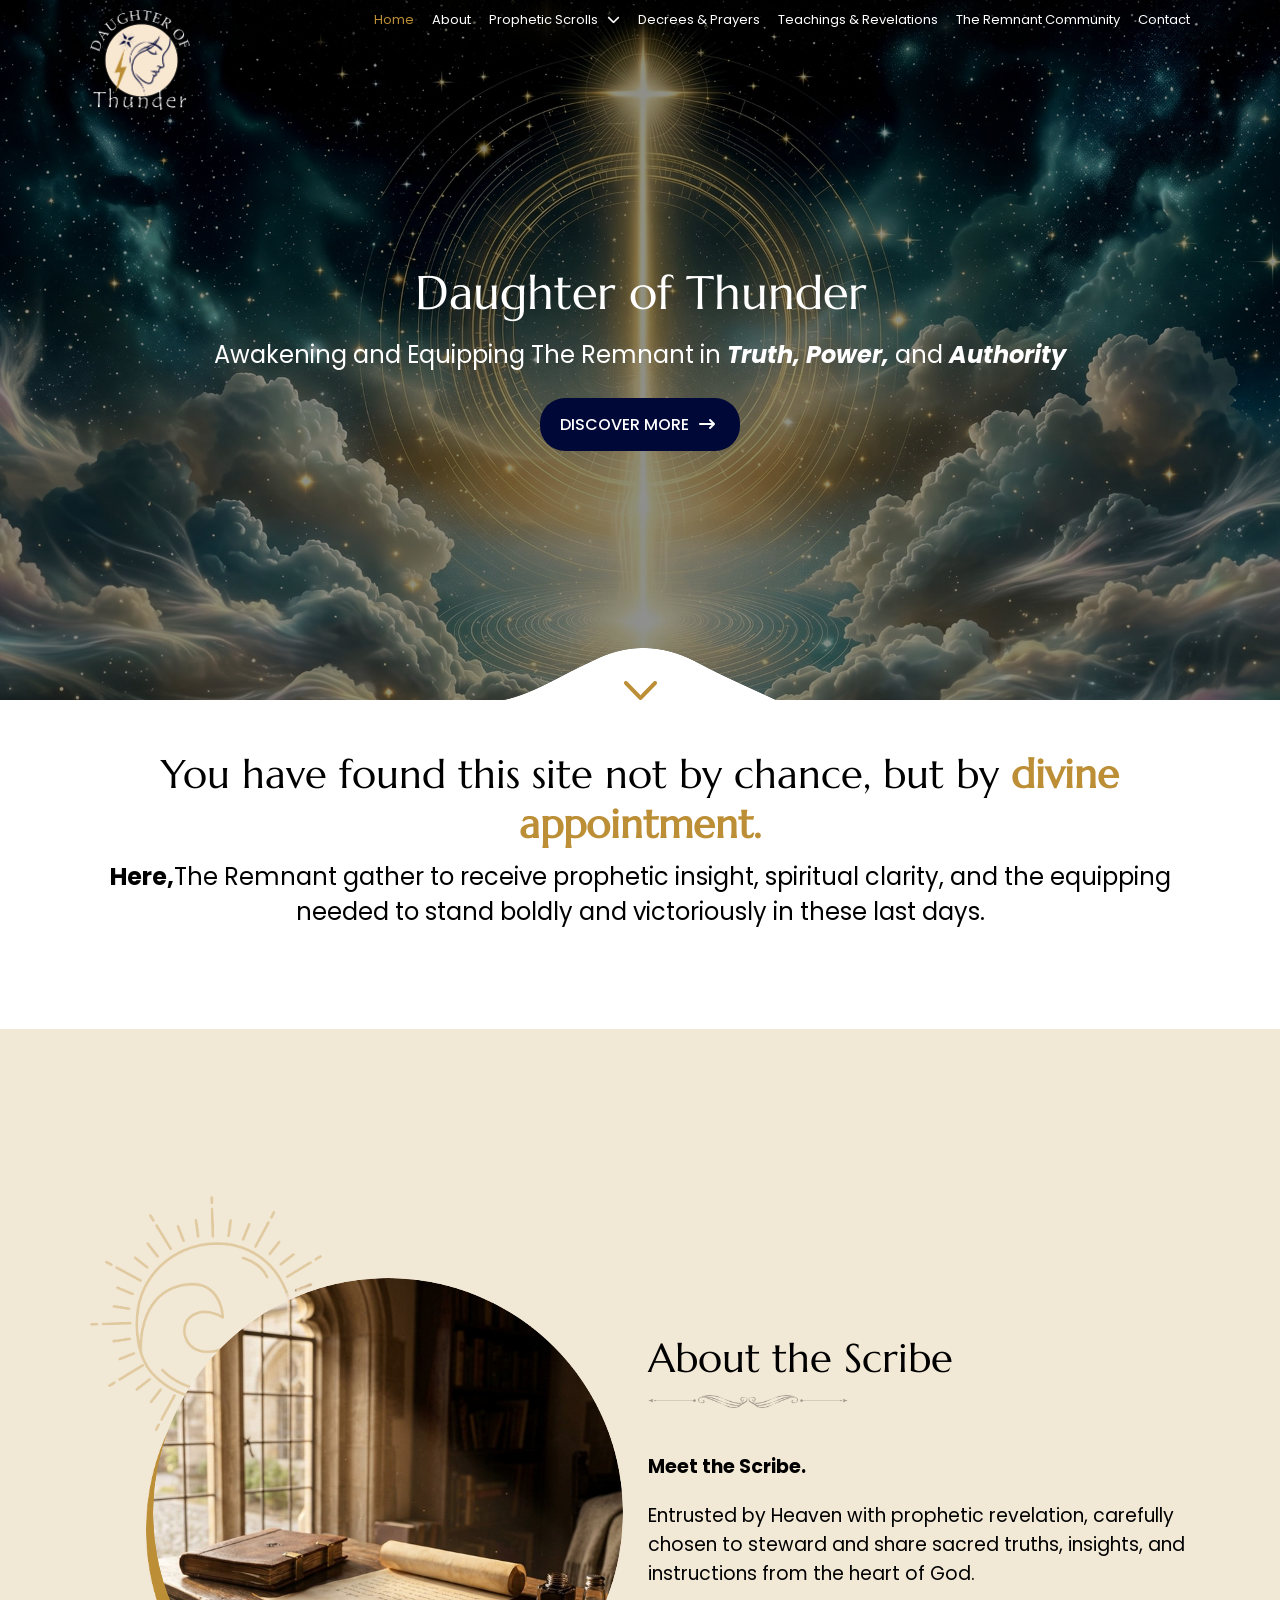
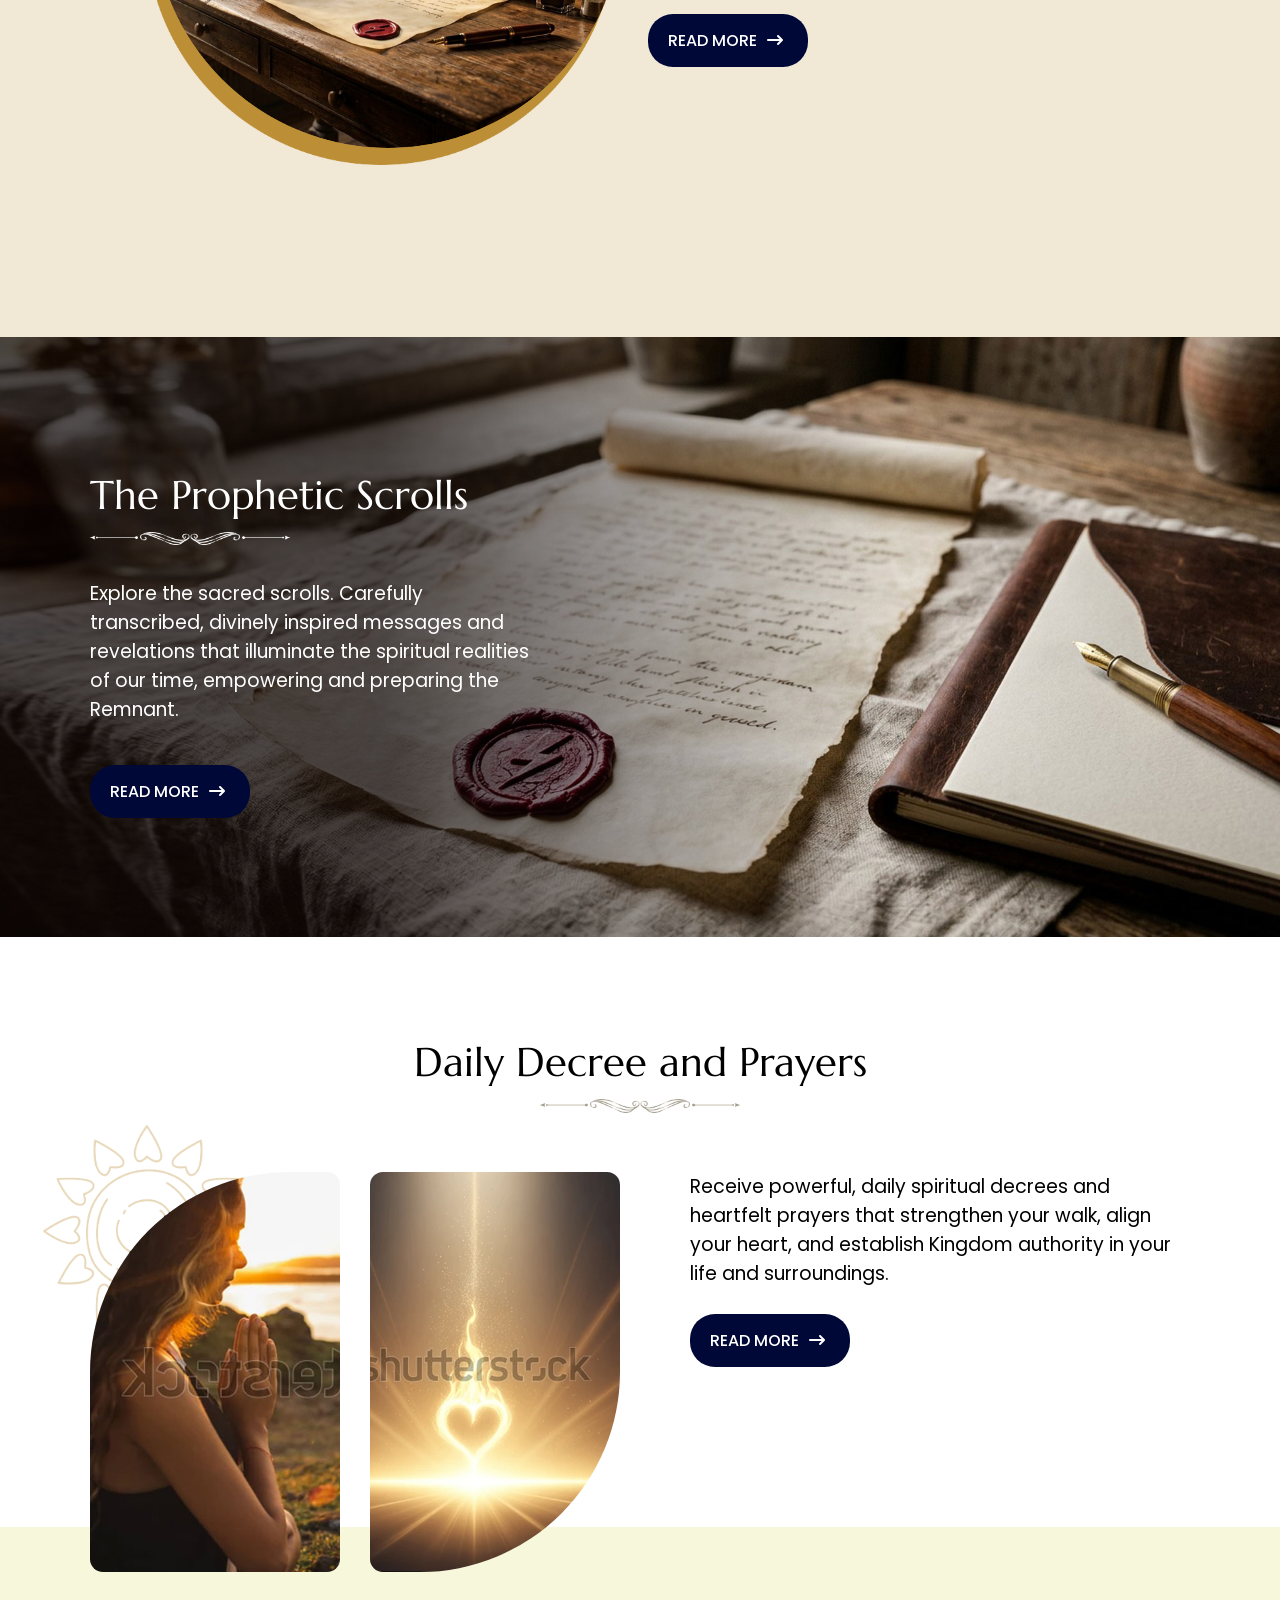
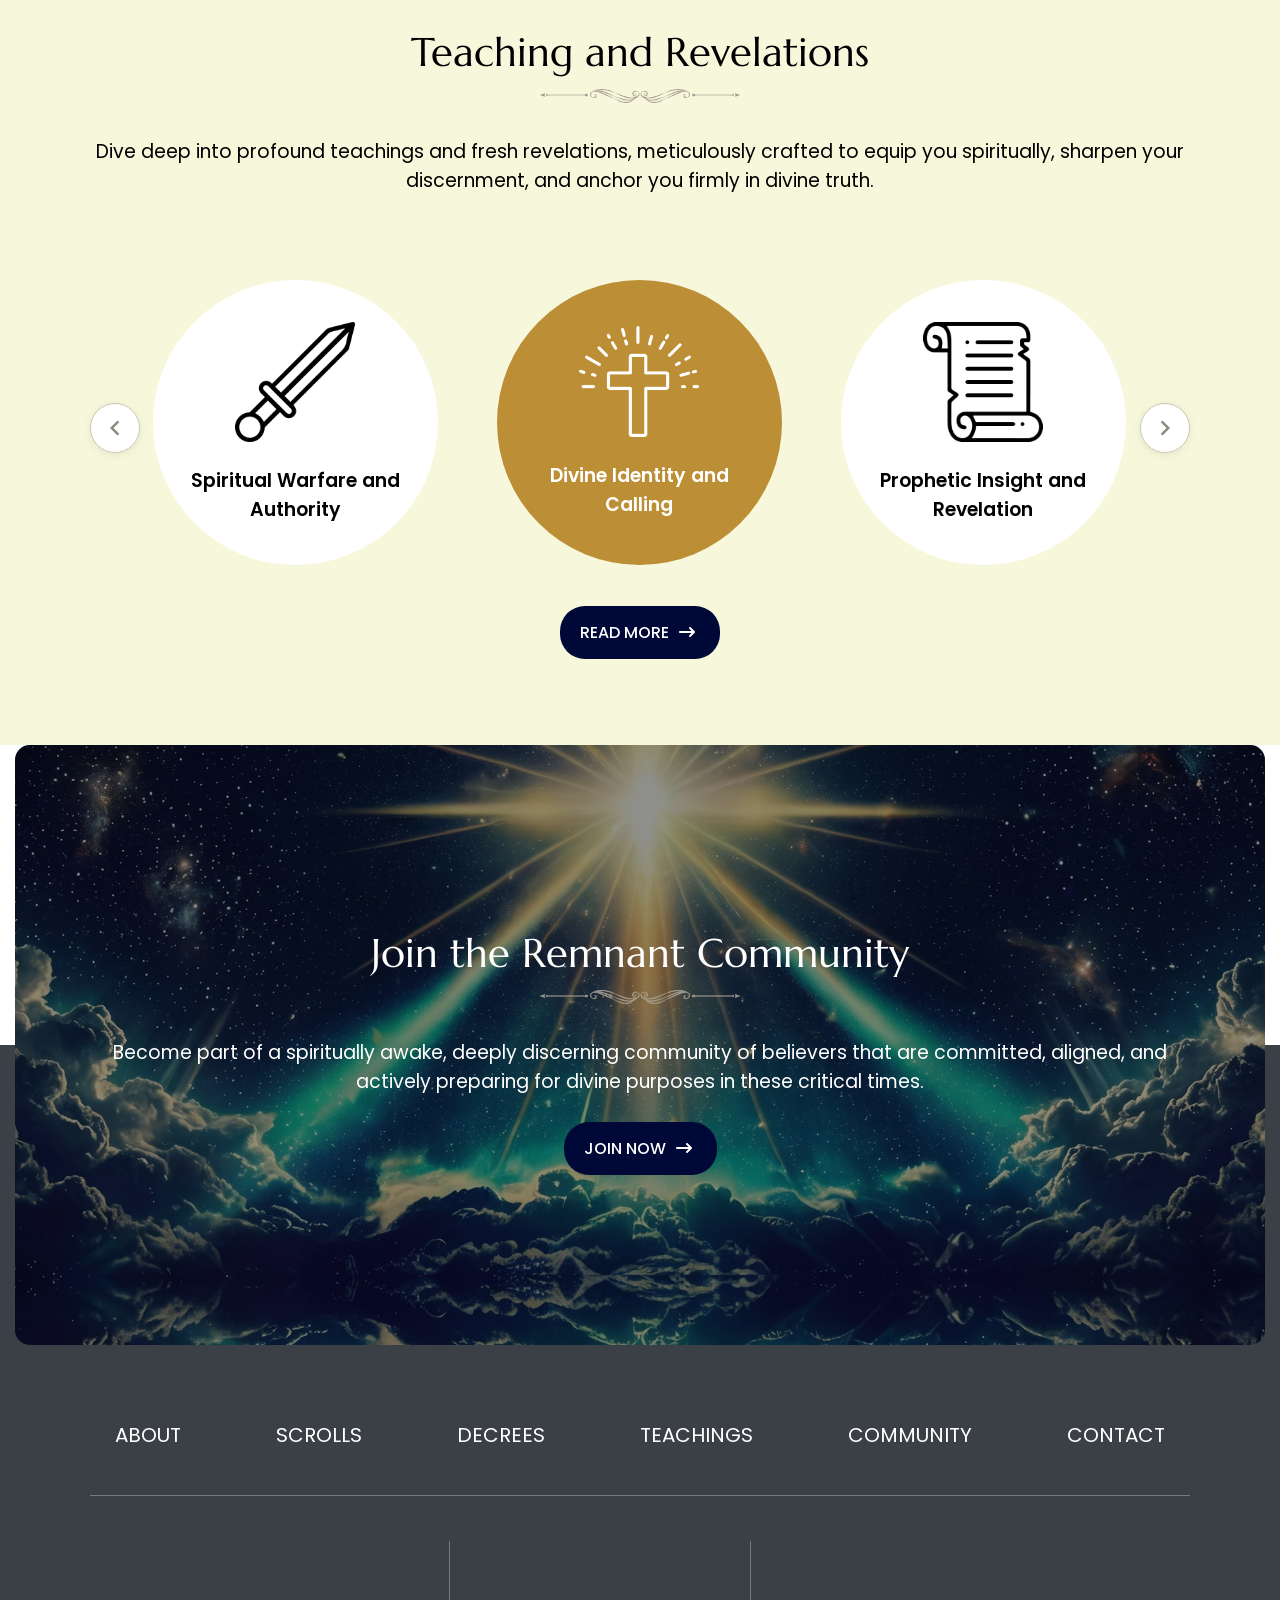
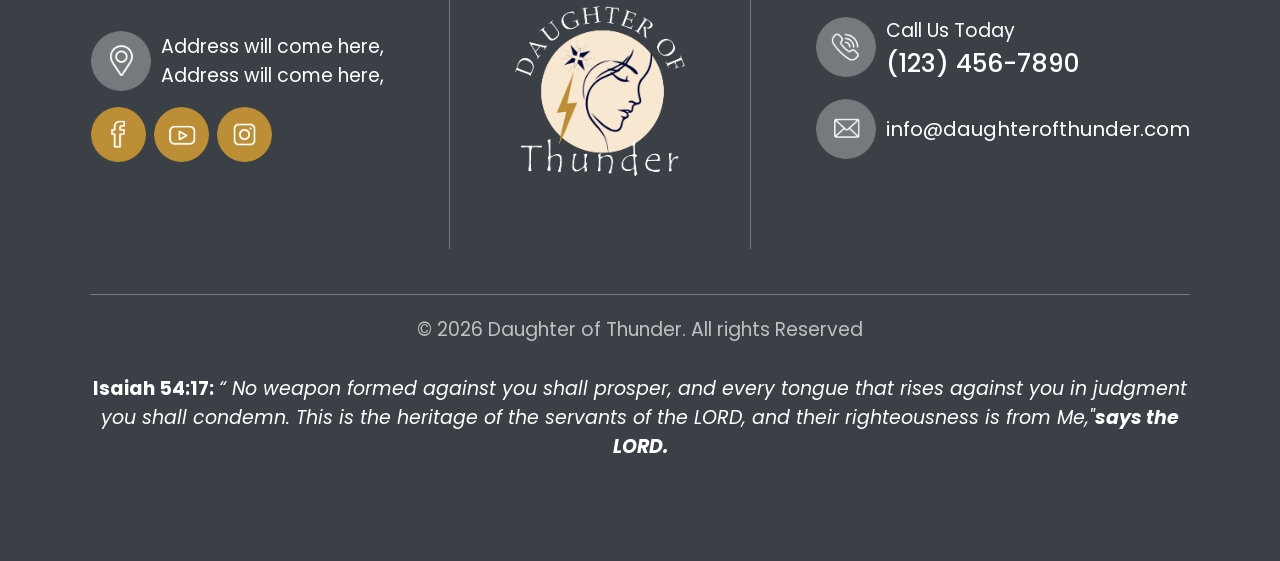
==== commit 14920c38: "13 13" ====
--- a/index.html
+++ b/index.html
@@ -10,8 +10,9 @@
     <link rel="stylesheet" href="css/style.css">
     <link rel="stylesheet" href="css/responsive.css">
     <link rel="stylesheet" href="https://cdnjs.cloudflare.com/ajax/libs/font-awesome/6.7.2/css/all.min.css">
+    <script src="js/component.js" defer></script>
     <script src="js/script.js" defer></script>
-    <script src="js/component.js" defer></script>
+    
 </head>
 
 <body>
@@ -19,7 +20,8 @@
     <!-------------------------------------------------- Header ----------------------------------------------->
 
     <!-- <site-header></site-header> -->
-    <header id="navebar" class="nav-bar">
+    
+   <header id="navebar" class="nav-bar">
         <div class="contener">
             <div>
                 <a href="index.html">
@@ -32,10 +34,12 @@
                     <ul>
                     <li><a href="index.html">Home</a></li>
                     <li><a href="about.html">About</a></li>
-                    <li><a href="">Prophetic Scrolls</a>
+                    <li><a href="#">Prophetic Scrolls</a>
                     <ul class="extra">
-                        <a href="scrolls.html">Proohetic Scrolls</a>
-                        <a href="">Scroll Archives</a>
+                    <div>
+                       <li><a href="scrolls.html">Proohetic Scrolls</a></li>
+                        <li><a href="">Scroll Archives</a></li>
+                        </div>
                     </ul>
                     </li>
                     <li><a href="decrees.html">Decrees & Prayers</a></li>
@@ -75,7 +79,6 @@
 </div>
         </div>
     </header>
-   
 
     <!-------------------------------------------------- Header ----------------------------------------------->
 
--- a/css/style.css
+++ b/css/style.css
@@ -13,20 +13,21 @@
 }
 
 :root {
-    --rev-wh-color: #fff;
-    --rev-bl-color: #000;
-    --rev-a-bg: #000837;
-    --rev-bg-sec-2: #f2e8d6;
-    --rev-bg-sec-4: #f7f7dc;
-    --rev-foo-ter: #3a4045;
-    --text-color-y: #bc8e35;
-    --text-color-p: #181818;
-    --rev-color-p:   #6b6b6b;
-    --bg-color-tech: #f7f7dc;
-    --bg-arrow-hover: #f8e7d1;
-    --color-bt-foter: #bec0c1;
-    --color-ft-border: #757a7d;
-    --color-fo-rm: #e5e5e540;
+    --rev-wh-color:     #fff;
+    --rev-bl-color:     #000;
+    --rev-a-bg:         #000837;
+    --rev-bg-sec-2:     #f2e8d6;
+    --rev-bg-sec-4:     #f7f7dc;
+    --rev-foo-ter:      #3a4045;
+    --text-color-y:     #bc8e35;
+    --text-color-p:     #181818;
+    --rev-color-p:      #6b6b6b;
+    --bg-color-tech:    #f7f7dc;
+    --bg-arrow-hover:   #f8e7d1;
+    --color-bt-foter:   #bec0c1;
+    --color-ft-border:  #757a7d;
+    --color-fo-rm:      #e5e5e540;
+    --color-scroll-box: #f2e8d6;
     --fontawesome-family6: "Font Awesome 6 Free";
     --heading-font-mar: "Marcellus", serif;
     --p-font-poppins: "Poppins", sans-serif
@@ -49,6 +50,9 @@
 
 h2 {
     font-size: 40px;
+}
+h4 {
+    font-size: 30px;
 }
 
 p {
@@ -109,7 +113,6 @@
     display: flex;
     justify-content: center;
     background-color: transparent;
-
     width: 100%;
     padding: 10px 15px;
     flex-wrap: wrap;
@@ -130,11 +133,16 @@
 .nav-bar .moniter nav ul:first-child {
     display: flex;
     column-gap: 18px;
-
 }
 
 .nav-bar .moniter nav ul li a {
     font-size: 13px;
+}
+
+/* Updated to share hover & active color styles */
+.nav-bar .moniter nav ul li a:hover,
+.nav-bar .moniter nav ul li a.active {
+    color: var(--text-color-y);
 }
 
 .nav-bar .moniter nav ul li:nth-child(3)::after {
@@ -145,6 +153,7 @@
     font-size: 13px;
     color: var(--rev-wh-color);
     cursor: pointer;
+    transition: all .2s linear;
 }
 
 .nav-bar nav ul li:nth-child(3) {
@@ -153,6 +162,7 @@
 
 .nav-bar nav .extra {
     display: none;
+    transition: all 0.8s;
 }
 
 .nav-bar nav ul li:nth-child(3):hover .extra {
@@ -161,8 +171,13 @@
     top: 30px;
     row-gap: 1px;
     left: -12px;
-    display: flex;
-    flex-direction: column;
+    display: block;
+    flex-direction: column;
+    transition: all 0.8s;
+}
+
+.nav-bar .extra li a {
+    display: inline-block;
 }
 
 .nav-bar nav .extra a {
@@ -171,6 +186,13 @@
     background-color: var(--rev-wh-color);
 }
 
+/* Updated extra dropdown links to share hover & active consistency */
+.nav-bar nav .extra a:hover,
+.nav-bar nav .extra a.active {
+    background-color: var(--text-color-y);
+    color: var(--rev-wh-color);
+}
+
 .nav-toggle {
   display: none;
 }
@@ -193,13 +215,9 @@
     padding: 12px 15px;
 }
 
-.nav-bar nav ul li a:hover {
-    color: var(--text-color-y);
-}
-
-
-
-
+.nav-bar .mobile nav .extra li {
+    display: inline-block;
+}
 
 /* kmsif9igin */
 
@@ -209,7 +227,6 @@
   margin: 0;
   padding: 0;
 }
-
 
 /* Base link styling - default background is transparent */
 .mobile nav a {
@@ -223,11 +240,12 @@
   transition: background-color 0.2s ease;
 }
 
-/* HOVER STATE: Background color shows ONLY when hovering */
-
-/* ACTIVE STATE: Background color shows ONLY on the active line */
-
-/* Hover state specifically for the active link */
+/* Updated mobile link hover & active consistency */
+.mobile nav a:hover,
+.nav-bar .mobile nav ul li a.active {
+    background-color: var(--text-color-y);
+    color: var(--rev-wh-color);
+}
 
 /* Dropdown toggle flex alignment for arrow icon */
 .mobile nav .has-dropdown > a {
@@ -238,11 +256,11 @@
 
 /* Sub-menu styling */
 .mobile nav .mobile-dropdown {
-  display: none;
-  background-color: #ffffff;
-}
-
-.mobile nav .mobile-dropdown li:last-child{
+    display: none;
+    background-color: #ffffff;
+}
+
+.mobile nav .mobile-dropdown li:last-child {
     border-bottom: 0;
 }
 
@@ -252,6 +270,13 @@
 
 .mobile nav .mobile-dropdown a {
   padding-left: 40px; /* Indents the two sublines */
+}
+
+/* Mobile dropdown sub-links hover & active parity */
+.mobile nav .mobile-dropdown a:hover,
+.mobile nav .mobile-dropdown a.active {
+    background-color: var(--text-color-y);
+    color: var(--rev-wh-color);
 }
 /* -------------------------------------------------- Header ----------------------------------------------- */
 
@@ -1204,6 +1229,115 @@
 /* ------------------------------------------ Prophetic-Scrolls ------------------------------------------- */
 
 
+/* ----------------------------------------------- Scroll-Archive ------------------------------------------ */
+/* ------------------------------------------------- Archive --------------------------------------------- */
+
+#archive{
+    background-image: url('../image/pg-4-top.jpg');
+}
+
+/* ------------------------------------------------- Archive --------------------------------------------- */
+
+
+/* ----------------------------------------------- Featured --------------------------------------------- */
+
+.fea-tured{
+    display: flex;
+    justify-content: center;
+    padding: 100px 15px;
+}
+.fea-tured .contener{
+    display: flex;
+    flex-direction: column;
+    row-gap: 25px;
+}
+.fea-tured .box{
+    padding: 25px 20px;
+    background-color: var(--color-scroll-box);
+    width: 100%;
+    border: 1px solid var(--text-color-y);
+    border-radius: 10px;
+}
+.fea-tured .first{
+    border-bottom: 1px solid var(--text-color-y);
+    padding-bottom: 15px;
+}
+.fea-tured .first p:first-child{
+    font-weight: 500;
+    color: var(--text-color-y);
+    margin-bottom: 3px;
+}
+.fea-tured .second{
+    display: flex;
+    align-items: flex-start;
+    column-gap: 20px;
+    row-gap: 10px;
+    padding-top: 20px;
+}
+.fea-tured .second a{
+    background-color: var(--rev-wh-color);
+    border: 1px solid var(--text-color-y);
+    border-radius: 10px;
+    width: 30%;
+
+}
+.fea-tured .second a:hover{
+    background-color: var(--color-scroll-box);
+}
+.fea-tured .second a:focus{
+    background-color: var(--color-scroll-box);
+}
+.fea-tured .second .pdf{
+    display: flex;
+    justify-content: center;
+    align-items: center;
+    column-gap: 10px;
+    padding: 15px;
+    gap: 10px;
+
+}
+.fea-tured .second .pdf .logo{
+    background-color: rgb(117, 2, 2);
+    border-radius: 5px;
+    font-weight: 600;
+    color: var(--rev-wh-color);
+    display: flex;
+    justify-content: center;
+    align-items: center;
+    width: 100%;
+    max-width: 60px;
+    height: auto;
+    min-height: 30px;
+}
+.fea-tured .second .pdf .logo-text{
+    font-weight: 600;
+    color: var(--rev-bl-color);
+    /* line-height: 1.5; */
+    font-size: 17px;
+}
+.fea-tured .second .text{
+    width: 70%;
+}
+.fea-tured .second .text p:first-child{
+    font-size: 22px;
+    margin-bottom: 10px
+}
+
+.fea-tured .same{
+    text-align: center;
+    padding-top: 20px;
+    color: var(--text-color-y);
+}
+.fea-tured .second .contant{
+    display: flex;
+    flex-direction: column;
+    row-gap: 5px;
+}
+
+/* ----------------------------------------------- Featured --------------------------------------------- */
+/* ----------------------------------------------- Scroll-Archive ------------------------------------------ */
+
+
 
 
 /* ------------------------------------------ Decrees and prayers ----------------------------------------- */
--- a/css/responsive.css
+++ b/css/responsive.css
@@ -124,12 +124,15 @@
 /* Tablet */
 @media(max-width:1024px) {
 
-    h2,
+    h2
+     {
+        font-size: 40px;
+    }
     h3,
     h4,
     h5,
-    h6 {
-        font-size: 40px;
+    h6{
+        font-size: 25px;
     }
 
     /* ------------------------------------------------ Header --------------------------------------------- */
@@ -557,6 +560,29 @@
 
 
 
+    /* ---------------------------------------------- Scroll-Archive ---------------------------------------- */
+    /* ---------------------------------------------- Featured -------------------------------------------- */
+
+    .fea-tured{
+        padding: 60px 15px;
+    }
+    .fea-tured .second{
+        flex-direction: column;
+    }
+    .fea-tured .second a{
+        width: 100%;
+    }
+    .fea-tured .second .pdf{
+        justify-content: flex-start;
+    }
+    .fea-tured .second .text{
+    width: 100%;
+}
+
+    /* ---------------------------------------------- Featured -------------------------------------------- */
+    /* ---------------------------------------------- Scroll-Archive ---------------------------------------- */
+
+
 
     /* ----------------------------------------- Decrees and prayers ---------------------------------------- */
     /* --------------------------------------------- Authority ---------------------------------------------- */
@@ -778,6 +804,18 @@
 
     /* ---------------------------------------------- Archives ---------------------------------------------- */
     /* ----------------------------------------- Prophetic-Scrolls ----------------------------------------- */
+
+
+
+    /* ---------------------------------------------- Scroll-Archive ---------------------------------------- */
+    /* ---------------------------------------------- Featured -------------------------------------------- */
+    
+    .fea-tured .second .text p:first-child {
+    font-size: 20px;
+    }
+
+    /* ---------------------------------------------- Featured -------------------------------------------- */
+    /* ---------------------------------------------- Scroll-Archive ---------------------------------------- */
 
 
 
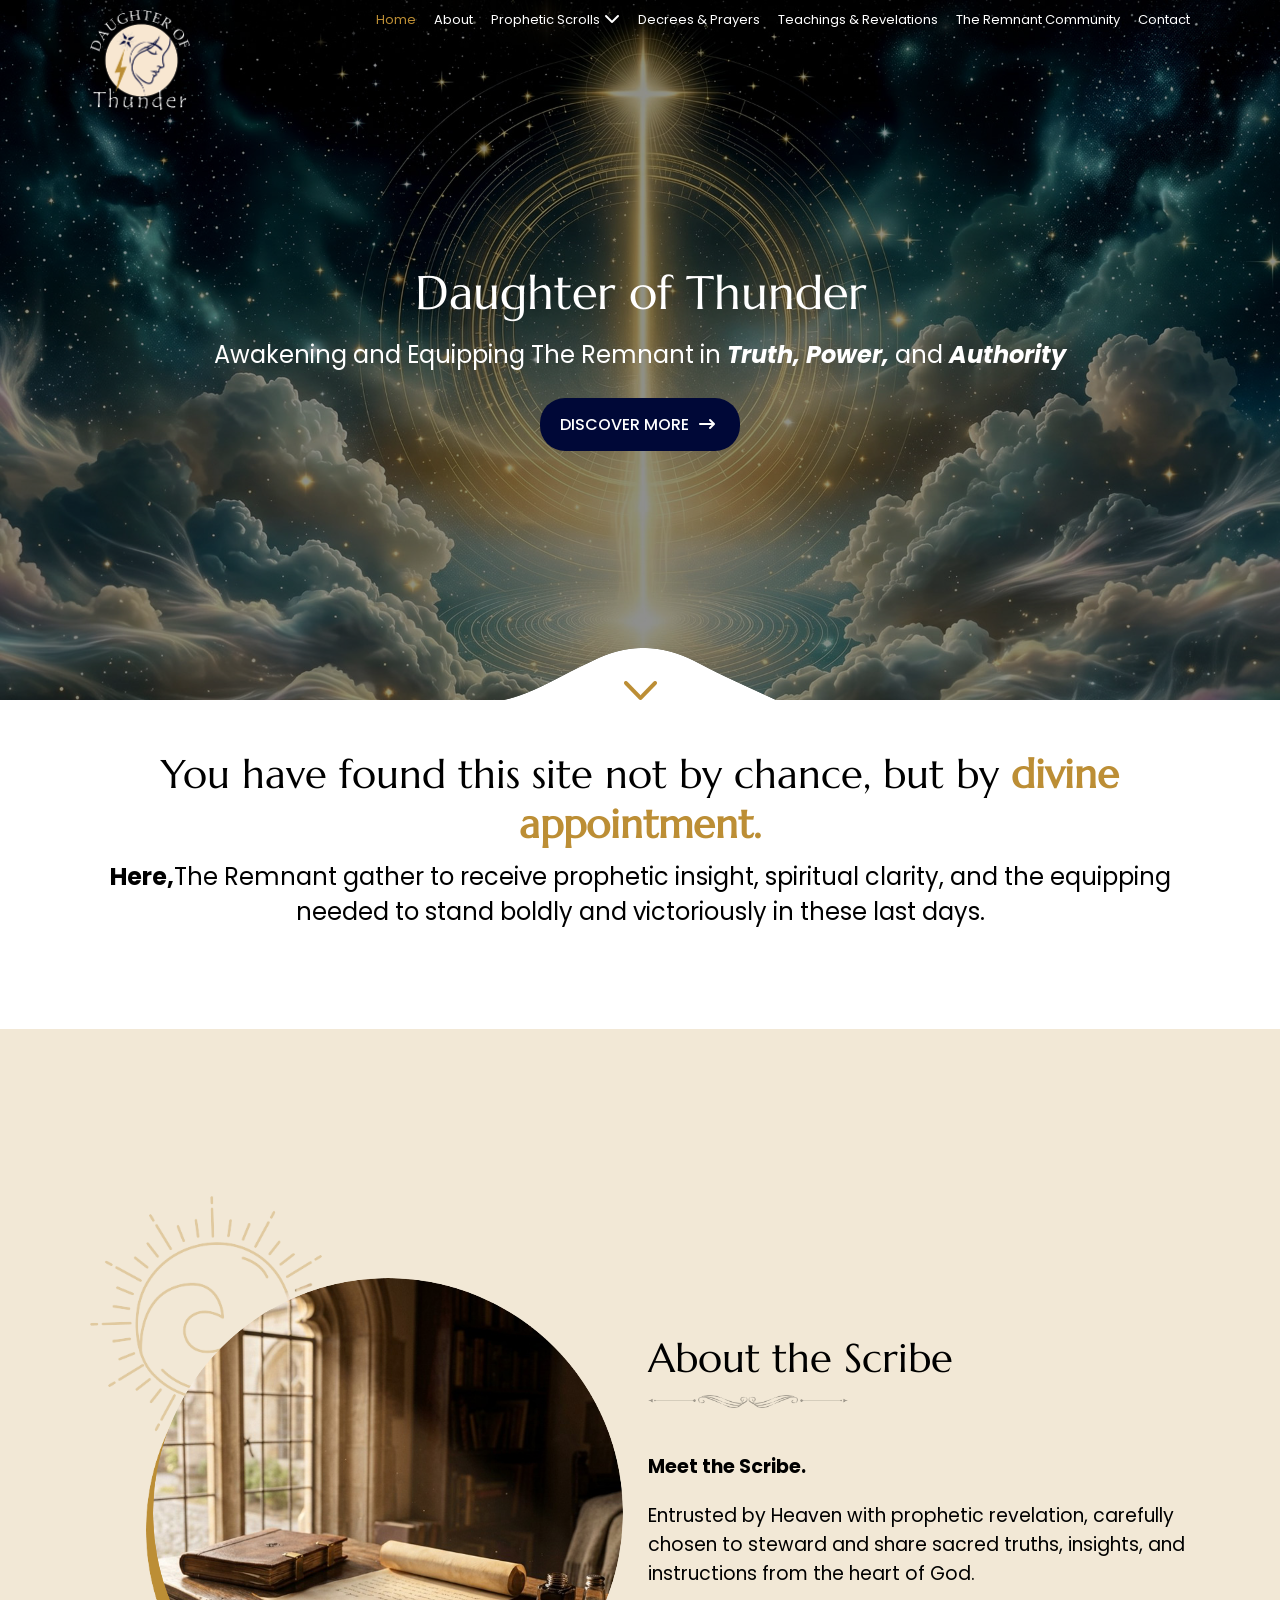
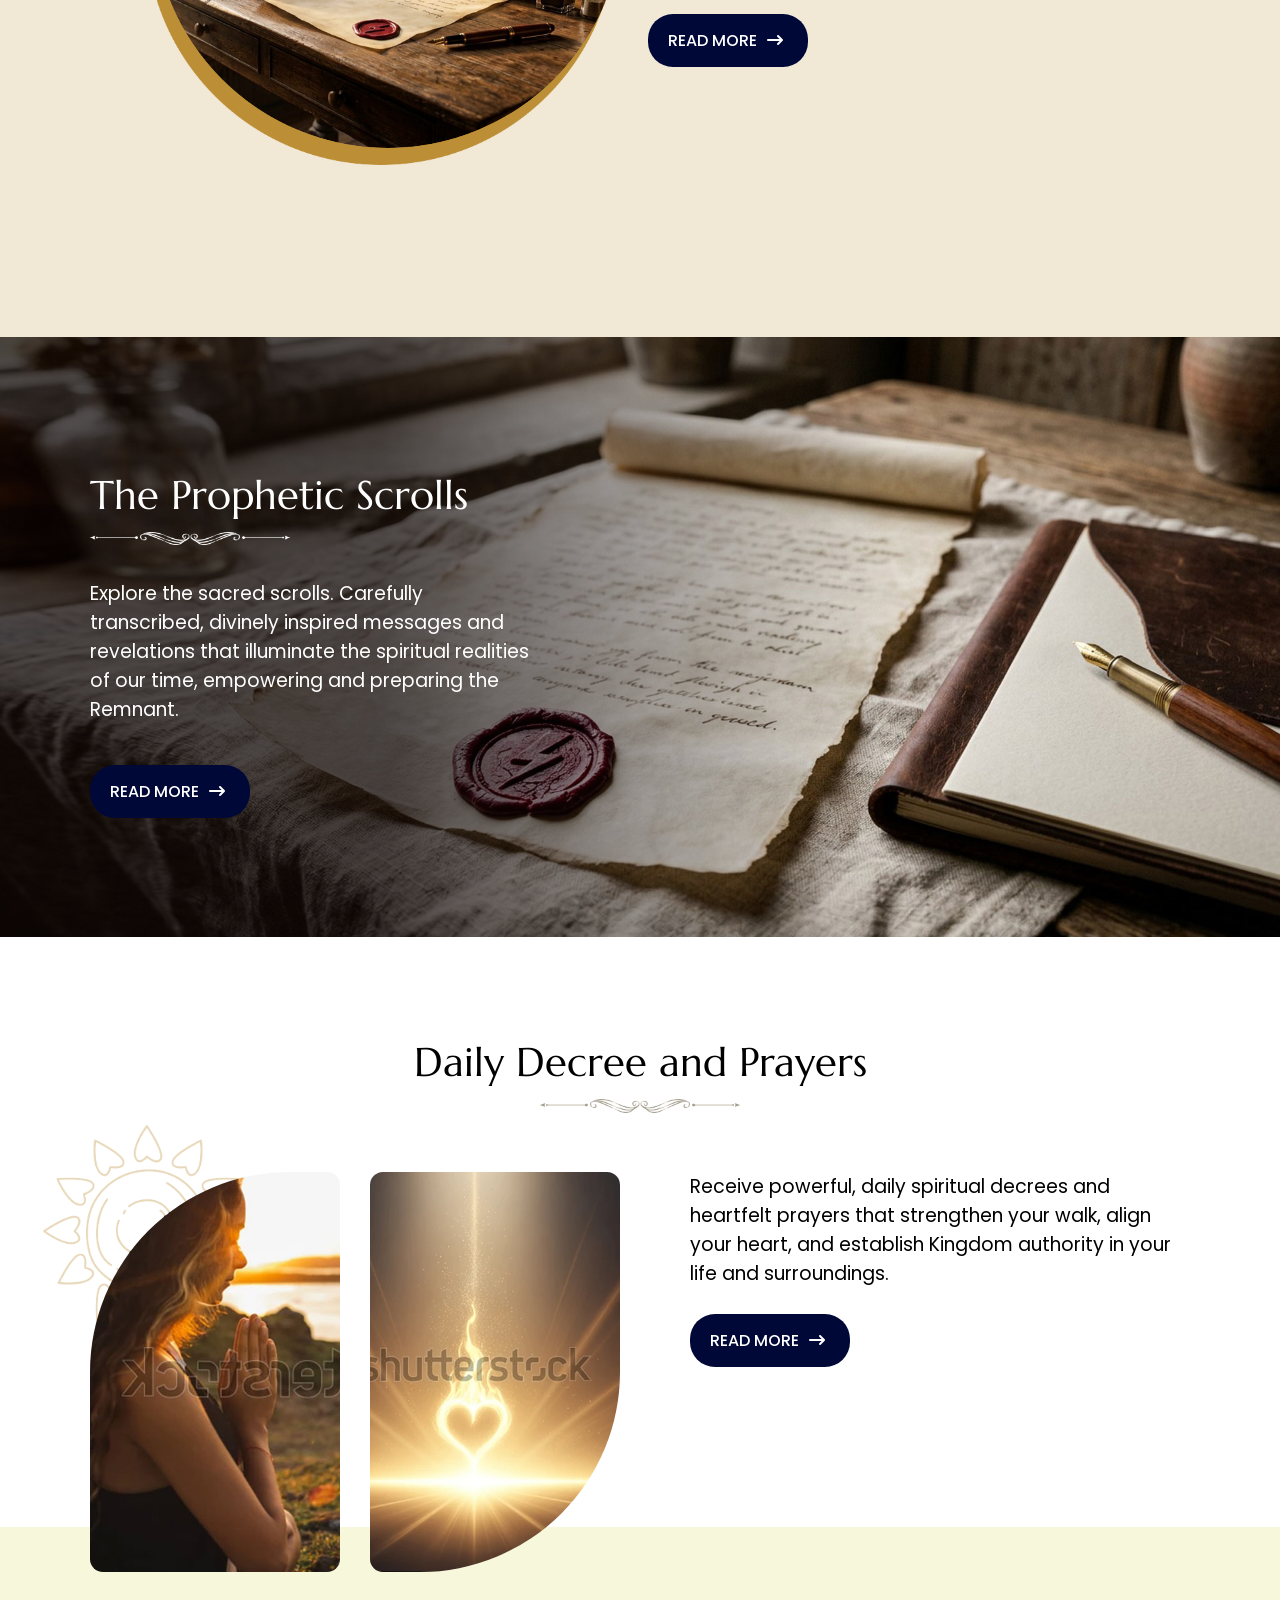
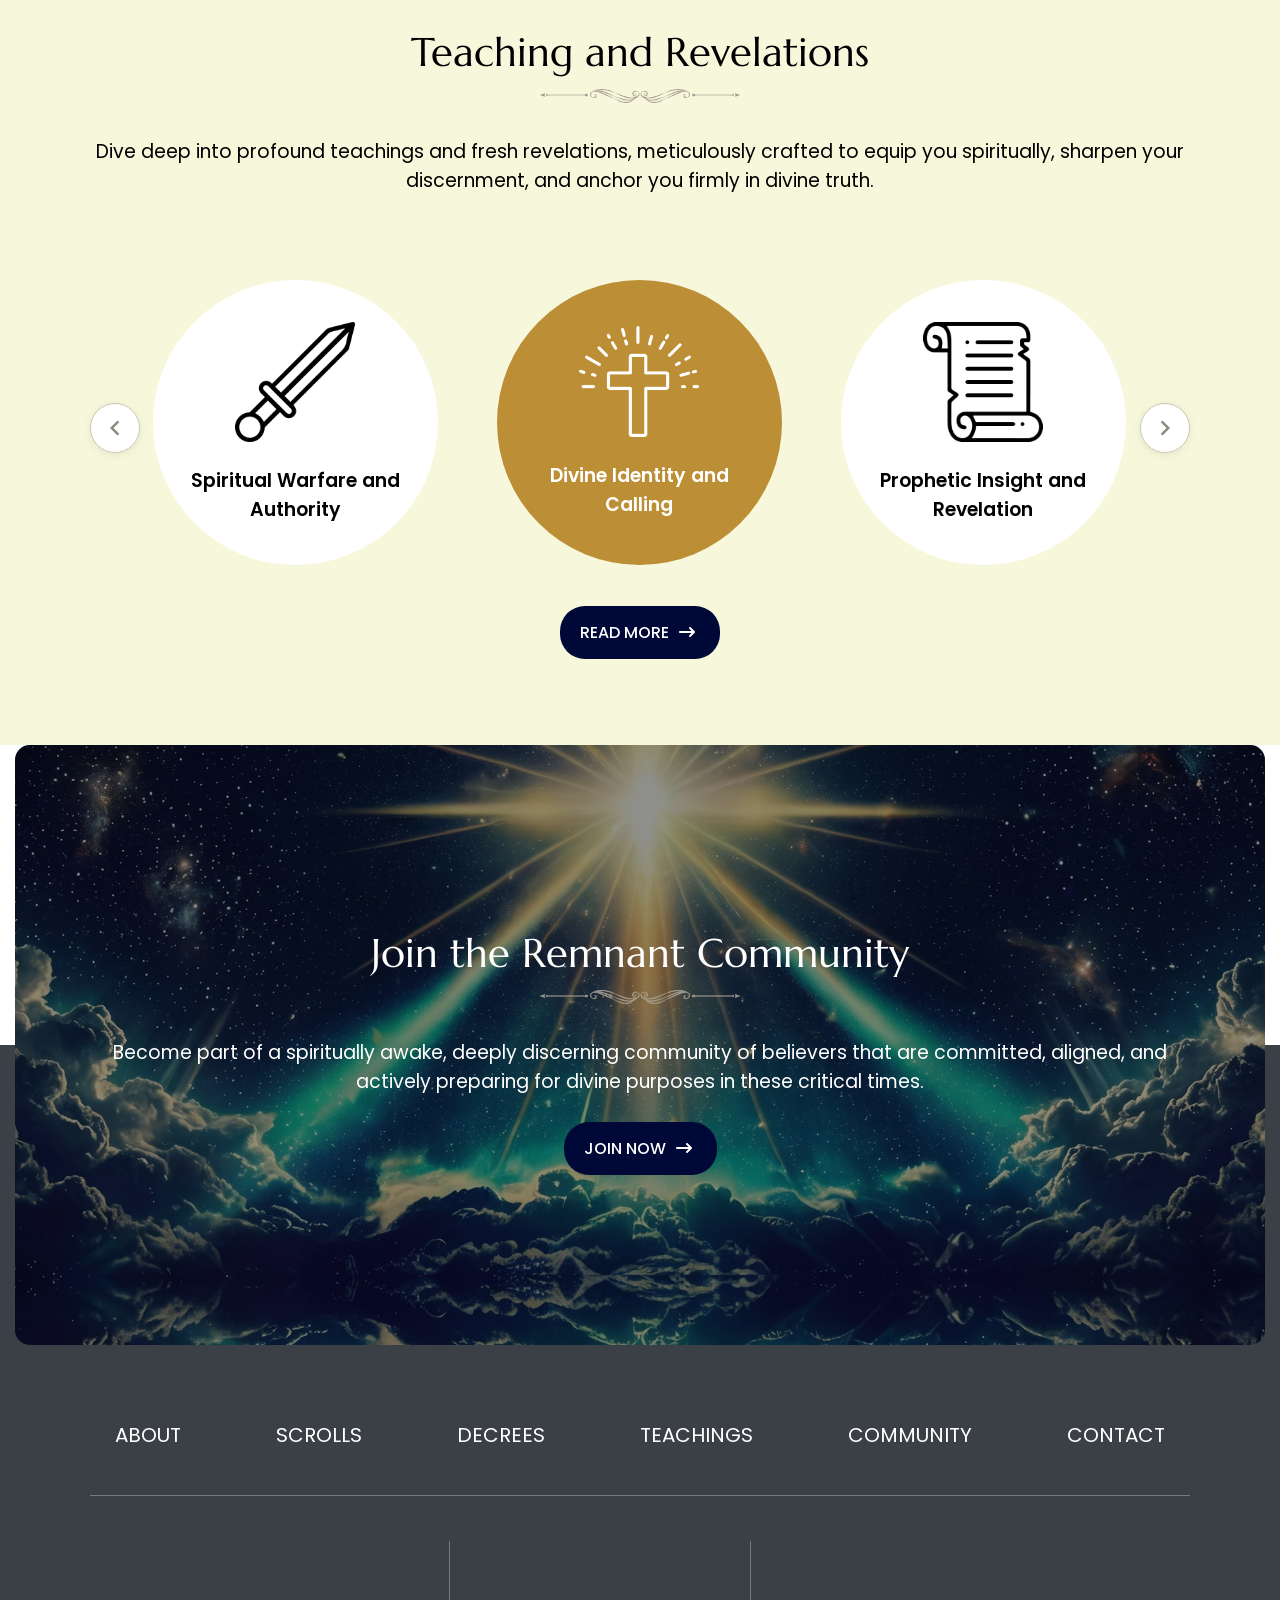
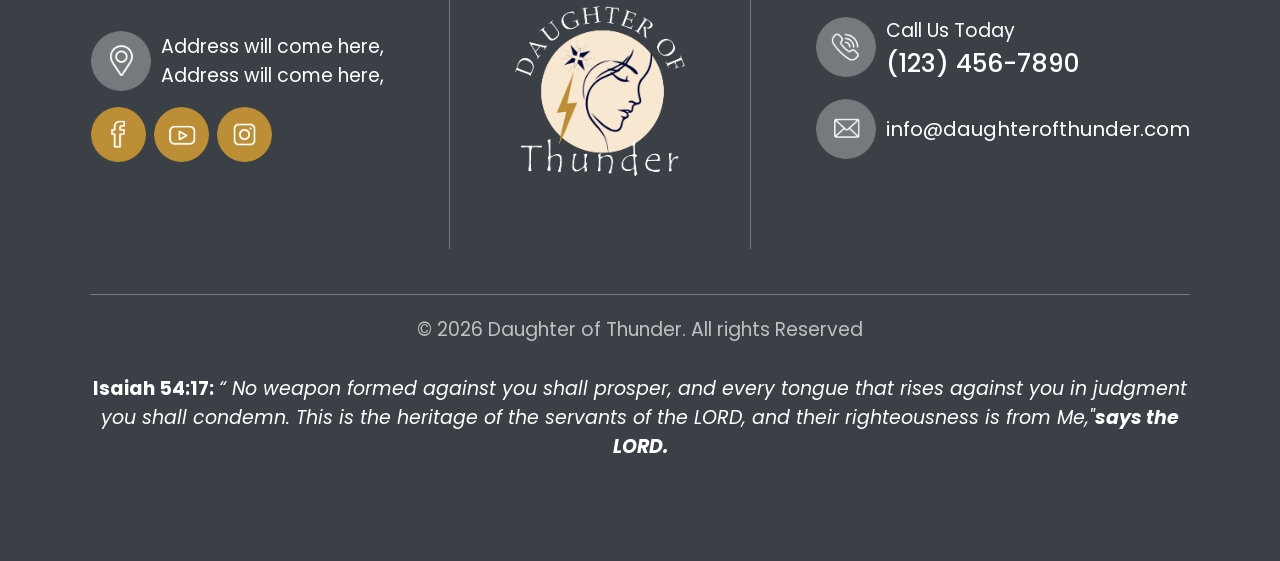
==== commit 7bb0195a: "14 14" ====
--- a/index.html
+++ b/index.html
@@ -21,7 +21,7 @@
 
     <!-- <site-header></site-header> -->
     
-   <header id="navebar" class="nav-bar">
+    <header id="navebar" class="nav-bar">
         <div class="contener">
             <div>
                 <a href="index.html">
@@ -34,14 +34,21 @@
                     <ul>
                     <li><a href="index.html">Home</a></li>
                     <li><a href="about.html">About</a></li>
+                    <div class="drop-down-nav">
                     <li><a href="#">Prophetic Scrolls</a>
-                    <ul class="extra">
-                    <div>
+                         <span class="arrow" id="arrowIcon">
+                        <i class="fa-solid fa-chevron-down"></i>
+                    </span>
+                        <div class="two-nav">
+                    <ul>
+                    
                        <li><a href="scrolls.html">Proohetic Scrolls</a></li>
-                        <li><a href="">Scroll Archives</a></li>
-                        </div>
+                        <li><a href="scroll-2.html">Scroll Archives</a></li>
+                    
                     </ul>
+                    </div>
                     </li>
+                    </div>
                     <li><a href="decrees.html">Decrees & Prayers</a></li>
                     <li><a href="revelations.html">Teachings & Revelations</a></li>
                     <li><a href="community.html">The Remnant Community</a></li>
@@ -67,7 +74,7 @@
                 </a>
                 <ul class="mobile-dropdown">
                     <li><a href="scrolls.html">Prophetic Scrolls</a></li>
-                    <li><a href="archives.html">Scroll Archives</a></li>
+                    <li><a href="scroll-2.html">Scroll Archives</a></li>
                 </ul>
             </li>
             <li><a href="decrees.html">Decrees & Prayers</a></li>
@@ -79,6 +86,7 @@
 </div>
         </div>
     </header>
+
 
     <!-------------------------------------------------- Header ----------------------------------------------->
 
--- a/css/style.css
+++ b/css/style.css
@@ -139,58 +139,57 @@
     font-size: 13px;
 }
 
-/* Updated to share hover & active color styles */
 .nav-bar .moniter nav ul li a:hover,
 .nav-bar .moniter nav ul li a.active {
     color: var(--text-color-y);
 }
 
-.nav-bar .moniter nav ul li:nth-child(3)::after {
-    content: "\f078";
-    font-weight: 900;
-    padding-left: 5px;
-    font-family: "Font Awesome 6 Free";
-    font-size: 13px;
+/* droup-down-nav */
+
+.nav-bar .drop-down-nav{
     color: var(--rev-wh-color);
-    cursor: pointer;
-    transition: all .2s linear;
-}
-
-.nav-bar nav ul li:nth-child(3) {
-    position: relative;
-}
-
-.nav-bar nav .extra {
-    display: none;
-    transition: all 0.8s;
-}
-
-.nav-bar nav ul li:nth-child(3):hover .extra {
+    position: relative;
+}
+
+.nav-bar .drop-down-nav:hover{
+    color: var(--text-color-y);
+}
+
+.nav-bar .drop-down-nav:hover a, .nav-bar .drop-down-nav:hover{
+    color: var(--text-color-y);
+}
+
+.nav-bar .two-nav{
+    opacity: 0;
+}
+
+.nav-bar .drop-down-nav:hover .two-nav{
+    transition: all 0.4s ease;
+    opacity: 1;
+    width: 200px;
     position: absolute;
-    width: 200px;
     top: 30px;
-    row-gap: 1px;
-    left: -12px;
-    display: block;
-    flex-direction: column;
-    transition: all 0.8s;
-}
-
-.nav-bar .extra li a {
+    left: 5px;
+
+}
+
+.nav-bar .two-nav ul {
+    display: flex;
+    flex-direction: column;
+    width: 100%;
+}
+
+.nav-bar .two-nav ul li a{
+    background-color: var(--rev-wh-color);
+    color: var(--rev-bl-color) !important;
+    width: 100%;
+    padding: 10px;
     display: inline-block;
 }
 
-.nav-bar nav .extra a {
-    padding: 12px 25px;
-    color: var(--rev-bl-color);
-    background-color: var(--rev-wh-color);
-}
-
-/* Updated extra dropdown links to share hover & active consistency */
-.nav-bar nav .extra a:hover,
-.nav-bar nav .extra a.active {
+.nav-bar .two-nav ul li a:hover, .nav-bar .two-nav ul li a.active{
     background-color: var(--text-color-y);
-    color: var(--rev-wh-color);
+    color: var(--rev-wh-color) !important;
 }
 
 .nav-toggle {
@@ -1034,6 +1033,7 @@
 
 #pro-scroll {
     background-image: url('../image/top-img.jpg');
+
 }
 
 /* ----------------------------------------------- scroll ----------------------------------------------- */
@@ -1234,6 +1234,8 @@
 
 #archive{
     background-image: url('../image/pg-4-top.jpg');
+    background-size: cover;
+
 }
 
 /* ------------------------------------------------- Archive --------------------------------------------- */
@@ -1245,6 +1247,8 @@
     display: flex;
     justify-content: center;
     padding: 100px 15px;
+    background-color: white;
+    position: relative;
 }
 .fea-tured .contener{
     display: flex;
